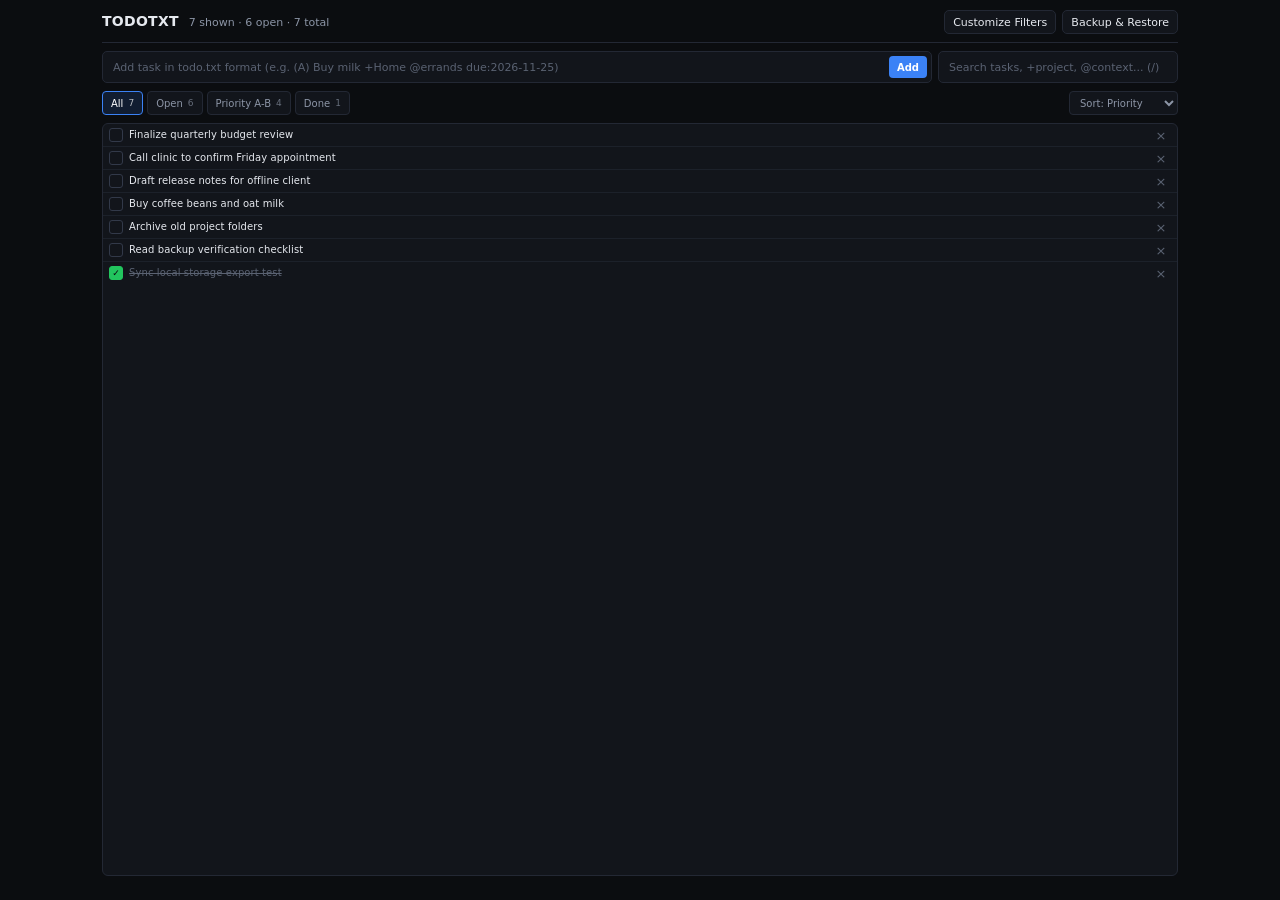
==== TODOTXT.html @ 0ae3244d "feat: initialize TODOTXT application Setup initial project structure, including React, TypeScript, T" ====
<!DOCTYPE html>
<html lang="en">
<head>
  <meta charset="UTF-8" />
  <meta name="viewport" content="width=device-width, initial-scale=1.0, maximum-scale=5.0" />
  <title>TODOTXT — Compact Offline Task Manager</title>
  <style>
    :root {
      --bg-canvas: #0b0d10;
      --bg-surface: #12151b;
      --bg-elevated: #181c24;
      --bg-hover: #1d222c;
      --border-subtle: #232834;
      --border-strong: #323949;
      --text-primary: #e6e9ef;
      --text-secondary: #8c95a6;
      --text-muted: #5a6272;
      --accent: #3b82f6;
      --accent-hover: #2563eb;
      --accent-soft: rgba(59, 130, 246, 0.14);
      --danger: #ef4444;
      --danger-soft: rgba(239, 68, 68, 0.14);
      --success: #22c55e;
      --amber: #f59e0b;
      --violet: #a855f7;
      --rose: #f43f5e;
      --sky: #0ea5e9;
      --font-sans: ui-sans-serif, system-ui, -apple-system, BlinkMacSystemFont, "Segoe UI", Roboto, "Helvetica Neue", Arial, sans-serif;
      --font-mono: ui-monospace, SFMono-Regular, Menlo, Monaco, Consolas, "Liberation Mono", "Courier New", monospace;
    }

    *, *::before, *::after {
      box-sizing: border-box;
      margin: 0;
      padding: 0;
    }

    html, body {
      height: 100%;
      background-color: var(--bg-canvas);
      color: var(--text-primary);
      font-family: var(--font-sans);
      -webkit-font-smoothing: antialiased;
      -moz-osx-font-smoothing: grayscale;
      line-height: 1.4;
    }

    button, input, textarea, select {
      font-family: inherit;
      color: inherit;
    }

    button {
      cursor: pointer;
      background: none;
      border: none;
    }

    button:focus-visible,
    input:focus-visible,
    textarea:focus-visible,
    select:focus-visible {
      outline: 2px solid var(--accent);
      outline-offset: 1px;
    }

    .app-shell {
      max-width: 1100px;
      margin: 0 auto;
      min-height: 100%;
      display: flex;
      flex-direction: column;
      padding: 10px 12px 24px;
      gap: 8px;
    }

    /* Top Header */
    .topbar {
      display: flex;
      align-items: center;
      justify-content: space-between;
      gap: 12px;
      padding-bottom: 8px;
      border-bottom: 1px solid var(--border-subtle);
      flex-wrap: wrap;
    }

    .brand-group {
      display: flex;
      align-items: baseline;
      gap: 10px;
      min-width: 0;
    }

    .brand-title {
      font-size: 14px;
      font-weight: 700;
      letter-spacing: 0.02em;
      color: var(--text-primary);
      white-space: nowrap;
    }

    .task-summary {
      font-size: 11px;
      color: var(--text-secondary);
      font-variant-numeric: tabular-nums;
      white-space: nowrap;
    }

    .topbar-actions {
      display: flex;
      align-items: center;
      gap: 6px;
      flex-shrink: 0;
    }

    .btn {
      display: inline-flex;
      align-items: center;
      justify-content: center;
      gap: 5px;
      height: 28px;
      padding: 0 10px;
      font-size: 11px;
      font-weight: 500;
      border-radius: 5px;
      border: 1px solid var(--border-subtle);
      background-color: var(--bg-surface);
      color: var(--text-primary);
      white-space: nowrap;
      transition: background-color 0.15s ease, border-color 0.15s ease, color 0.15s ease;
    }

    .btn:hover {
      background-color: var(--bg-hover);
      border-color: var(--border-strong);
    }

    .btn-primary {
      background-color: var(--accent);
      border-color: var(--accent);
      color: #ffffff;
    }

    .btn-primary:hover {
      background-color: var(--accent-hover);
      border-color: var(--accent-hover);
    }

    .btn-danger {
      color: #fca5a5;
      border-color: rgba(239, 68, 68, 0.35);
      background-color: rgba(239, 68, 68, 0.08);
    }

    .btn-danger:hover {
      background-color: rgba(239, 68, 68, 0.18);
      border-color: rgba(239, 68, 68, 0.55);
    }

    .btn-sm {
      height: 24px;
      padding: 0 8px;
      font-size: 11px;
    }

    .btn-icon {
      width: 24px;
      height: 24px;
      padding: 0;
    }

    /* Controls Bar: Add + Search */
    .controls-grid {
      display: grid;
      grid-template-columns: 1fr 240px;
      gap: 6px;
    }

    @media (max-width: 680px) {
      .controls-grid {
        grid-template-columns: 1fr;
      }
    }

    .input-wrap {
      position: relative;
      display: flex;
      align-items: center;
      background-color: var(--bg-surface);
      border: 1px solid var(--border-subtle);
      border-radius: 5px;
      transition: border-color 0.15s ease;
    }

    .input-wrap:focus-within {
      border-color: var(--accent);
    }

    .text-input {
      width: 100%;
      height: 30px;
      padding: 0 10px;
      background: transparent;
      border: none;
      font-size: 11px;
      color: var(--text-primary);
      outline: none;
    }

    .text-input::placeholder {
      color: var(--text-muted);
    }

    .input-action-btn {
      height: 22px;
      padding: 0 8px;
      margin-right: 4px;
      border-radius: 4px;
      font-size: 10px;
      font-weight: 600;
      background-color: var(--accent);
      color: #fff;
      white-space: nowrap;
      flex-shrink: 0;
    }

    .input-action-btn:hover {
      background-color: var(--accent-hover);
    }

    .clear-search-btn {
      height: 20px;
      width: 20px;
      margin-right: 4px;
      border-radius: 3px;
      font-size: 12px;
      color: var(--text-secondary);
      display: none;
      align-items: center;
      justify-content: center;
      flex-shrink: 0;
    }

    .clear-search-btn.visible {
      display: inline-flex;
    }

    .clear-search-btn:hover {
      background-color: var(--bg-hover);
      color: var(--text-primary);
    }

    /* Filter Bar */
    .filter-toolbar {
      display: flex;
      align-items: center;
      justify-content: space-between;
      gap: 8px;
      flex-wrap: wrap;
    }

    .filter-buttons-scroll {
      display: flex;
      align-items: center;
      gap: 4px;
      flex-wrap: wrap;
      flex: 1;
      min-width: 0;
    }

    .filter-btn {
      display: inline-flex;
      align-items: center;
      gap: 5px;
      height: 24px;
      padding: 0 8px;
      font-size: 10px;
      font-weight: 500;
      border-radius: 4px;
      border: 1px solid var(--border-subtle);
      background-color: var(--bg-surface);
      color: var(--text-secondary);
      white-space: nowrap;
      transition: all 0.15s ease;
    }

    .filter-btn:hover {
      background-color: var(--bg-hover);
      color: var(--text-primary);
      border-color: var(--border-strong);
    }

    .filter-btn.active {
      background-color: var(--accent-soft);
      border-color: var(--accent);
      color: #ffffff;
    }

    .filter-btn[data-color="amber"].active {
      background-color: rgba(245, 158, 11, 0.16);
      border-color: var(--amber);
    }

    .filter-btn[data-color="emerald"].active {
      background-color: rgba(34, 197, 94, 0.16);
      border-color: var(--success);
    }

    .filter-btn[data-color="rose"].active {
      background-color: rgba(244, 63, 94, 0.16);
      border-color: var(--rose);
    }

    .filter-btn[data-color="violet"].active {
      background-color: rgba(168, 85, 247, 0.16);
      border-color: var(--violet);
    }

    .filter-btn[data-color="sky"].active {
      background-color: rgba(14, 165, 233, 0.16);
      border-color: var(--sky);
    }

    .filter-count {
      font-variant-numeric: tabular-nums;
      opacity: 0.7;
      font-size: 9px;
    }

    .filter-tools {
      display: flex;
      align-items: center;
      gap: 4px;
      flex-shrink: 0;
    }

    .select-compact {
      height: 24px;
      padding: 0 6px;
      font-size: 10px;
      background-color: var(--bg-surface);
      border: 1px solid var(--border-subtle);
      border-radius: 4px;
      color: var(--text-secondary);
      cursor: pointer;
    }

    /* Ultra-Compact Task List (10px font-size) */
    .task-list-container {
      background-color: var(--bg-surface);
      border: 1px solid var(--border-subtle);
      border-radius: 6px;
      overflow: hidden;
      flex: 1;
    }

    .task-list {
      list-style: none;
    }

    .task-row {
      display: flex;
      align-items: center;
      gap: 6px;
      padding: 2px 6px;
      min-height: 22px;
      border-bottom: 1px solid rgba(35, 40, 52, 0.65);
      transition: background-color 0.1s ease;
    }

    .task-row:last-child {
      border-bottom: none;
    }

    .task-row:hover {
      background-color: var(--bg-hover);
    }

    .task-check-btn {
      width: 14px;
      height: 14px;
      border-radius: 3px;
      border: 1px solid var(--border-strong);
      background-color: transparent;
      display: inline-flex;
      align-items: center;
      justify-content: center;
      flex-shrink: 0;
      color: transparent;
      font-size: 9px;
      line-height: 1;
      transition: all 0.12s ease;
    }

    .task-check-btn:hover {
      border-color: var(--accent);
    }

    .task-row.completed .task-check-btn {
      background-color: var(--success);
      border-color: var(--success);
      color: #0b0d10;
      font-weight: 700;
    }

    .task-content {
      flex: 1;
      min-width: 0;
      font-size: 10px;
      line-height: 1.35;
      letter-spacing: 0.01em;
      color: var(--text-primary);
      cursor: text;
      word-break: break-word;
      padding: 2px 0;
      text-align: left;
    }

    .task-row.completed .task-content {
      color: var(--text-muted);
      text-decoration: line-through;
    }

    .task-edit-input {
      flex: 1;
      min-width: 0;
      height: 20px;
      padding: 0 5px;
      font-size: 10px;
      font-family: var(--font-mono);
      background-color: var(--bg-canvas);
      border: 1px solid var(--accent);
      border-radius: 3px;
      color: var(--text-primary);
      outline: none;
    }

    .task-remove-btn {
      width: 20px;
      height: 18px;
      border-radius: 3px;
      display: inline-flex;
      align-items: center;
      justify-content: center;
      color: var(--text-muted);
      font-size: 13px;
      line-height: 1;
      flex-shrink: 0;
      transition: background-color 0.12s ease, color 0.12s ease;
    }

    .task-remove-btn:hover {
      background-color: var(--danger-soft);
      color: #fca5a5;
    }

    /* Touch friendliness on coarse pointers while maintaining compact 10px text */
    @media (pointer: coarse) {
      .task-row {
        min-height: 28px;
        padding: 3px 6px;
      }
      .task-check-btn {
        width: 18px;
        height: 18px;
      }
      .task-remove-btn {
        width: 26px;
        height: 24px;
        font-size: 15px;
      }
    }

    .empty-state {
      padding: 28px 16px;
      text-align: center;
      color: var(--text-secondary);
      font-size: 11px;
    }

    .empty-state p {
      margin-bottom: 10px;
    }

    /* Modals */
    .modal-backdrop {
      position: fixed;
      inset: 0;
      background-color: rgba(5, 7, 10, 0.76);
      display: none;
      align-items: center;
      justify-content: center;
      padding: 16px;
      z-index: 50;
    }

    .modal-backdrop.open {
      display: flex;
    }

    .modal {
      width: 100%;
      max-width: 520px;
      max-height: 88vh;
      overflow-y: auto;
      background-color: var(--bg-surface);
      border: 1px solid var(--border-strong);
      border-radius: 8px;
      padding: 16px;
      display: flex;
      flex-direction: column;
      gap: 14px;
    }

    .modal-header {
      display: flex;
      align-items: center;
      justify-content: space-between;
      gap: 12px;
      padding-bottom: 10px;
      border-bottom: 1px solid var(--border-subtle);
    }

    .modal-title {
      font-size: 13px;
      font-weight: 600;
    }

    .modal-section {
      display: flex;
      flex-direction: column;
      gap: 8px;
    }

    .modal-label {
      font-size: 11px;
      font-weight: 500;
      color: var(--text-secondary);
    }

    .modal-help {
      font-size: 10px;
      color: var(--text-muted);
      line-height: 1.4;
    }

    .form-row {
      display: grid;
      grid-template-columns: 1fr 1fr;
      gap: 8px;
    }

    @media (max-width: 500px) {
      .form-row {
        grid-template-columns: 1fr;
      }
    }

    .field-input, .field-select, .field-textarea {
      width: 100%;
      background-color: var(--bg-canvas);
      border: 1px solid var(--border-subtle);
      border-radius: 5px;
      padding: 6px 8px;
      font-size: 11px;
      color: var(--text-primary);
    }

    .field-textarea {
      min-height: 96px;
      font-family: var(--font-mono);
      font-size: 10px;
      resize: vertical;
    }

    .custom-filter-list {
      display: flex;
      flex-direction: column;
      gap: 5px;
    }

    .custom-filter-item {
      display: flex;
      align-items: center;
      justify-content: space-between;
      gap: 8px;
      padding: 6px 8px;
      background-color: var(--bg-canvas);
      border: 1px solid var(--border-subtle);
      border-radius: 5px;
    }

    .custom-filter-meta {
      min-width: 0;
      flex: 1;
    }

    .custom-filter-name {
      font-size: 11px;
      font-weight: 600;
      color: var(--text-primary);
      display: flex;
      align-items: center;
      gap: 6px;
    }

    .custom-filter-query {
      font-size: 10px;
      font-family: var(--font-mono);
      color: var(--text-muted);
      overflow: hidden;
      text-overflow: ellipsis;
      white-space: nowrap;
    }

    .custom-filter-actions {
      display: flex;
      align-items: center;
      gap: 4px;
      flex-shrink: 0;
    }

    .backup-actions-grid {
      display: grid;
      grid-template-columns: repeat(3, 1fr);
      gap: 6px;
    }

    @media (max-width: 480px) {
      .backup-actions-grid {
        grid-template-columns: 1fr;
      }
    }

    .divider {
      height: 1px;
      background-color: var(--border-subtle);
    }

    /* Toast Notification */
    .toast {
      position: fixed;
      bottom: 14px;
      right: 14px;
      background-color: var(--bg-elevated);
      border: 1px solid var(--border-strong);
      border-radius: 6px;
      padding: 7px 10px;
      font-size: 11px;
      color: var(--text-primary);
      display: none;
      align-items: center;
      gap: 10px;
      z-index: 100;
      box-shadow: 0 8px 24px rgba(0, 0, 0, 0.45);
    }

    .toast.visible {
      display: flex;
    }

    .toast-undo {
      color: var(--accent);
      font-weight: 600;
      font-size: 11px;
    }

    .toast-undo:hover {
      text-decoration: underline;
    }

    .hidden-file-input {
      display: none;
    }
  </style>
</head>
<body>
  <div class="app-shell">
    <!-- Top Bar -->
    <header class="topbar">
      <div class="brand-group">
        <h1 class="brand-title">TODOTXT</h1>
        <span class="task-summary" id="taskSummary">0 tasks</span>
      </div>
      <div class="topbar-actions">
        <button type="button" class="btn btn-sm" id="openFiltersBtn" title="Customize filter buttons">Customize Filters</button>
        <button type="button" class="btn btn-sm" id="openBackupBtn" title="Export or restore local backup">Backup &amp; Restore</button>
      </div>
    </header>

    <!-- Add & Search Inputs -->
    <div class="controls-grid">
      <form class="input-wrap" id="addForm">
        <input
          type="text"
          id="addInput"
          class="text-input"
          placeholder="Add task in todo.txt format (e.g. (A) Buy milk +Home @errands due:2026-11-25)"
          autocomplete="off"
          aria-label="New task in todo.txt format"
        />
        <button type="submit" class="input-action-btn">Add</button>
      </form>

      <div class="input-wrap">
        <input
          type="text"
          id="searchInput"
          class="text-input"
          placeholder="Search tasks, +project, @context... (/)"
          autocomplete="off"
          aria-label="Search tasks"
        />
        <button type="button" id="clearSearchBtn" class="clear-search-btn" aria-label="Clear search">&times;</button>
      </div>
    </div>

    <!-- Filter Buttons & Sort -->
    <div class="filter-toolbar">
      <div class="filter-buttons-scroll" id="filterButtonsContainer" role="tablist" aria-label="Task filters"></div>
      <div class="filter-tools">
        <select id="sortSelect" class="select-compact" aria-label="Sort tasks">
          <option value="priority">Sort: Priority</option>
          <option value="added">Sort: Order</option>
          <option value="alpha">Sort: A-Z</option>
          <option value="due">Sort: Due Date</option>
        </select>
      </div>
    </div>

    <!-- Compact Task List (10px font-size, content-only) -->
    <main class="task-list-container">
      <ul class="task-list" id="taskList" aria-label="Tasks"></ul>
      <div class="empty-state" id="emptyState" style="display: none;">
        <p id="emptyMessage">No tasks match the current view.</p>
        <button type="button" class="btn btn-sm" id="resetFilterBtn">Show All Tasks</button>
      </div>
    </main>
  </div>

  <!-- Customize Filters Modal -->
  <div class="modal-backdrop" id="filtersModal" role="dialog" aria-modal="true" aria-labelledby="filtersModalTitle">
    <div class="modal">
      <div class="modal-header">
        <h2 class="modal-title" id="filtersModalTitle">Customize Filter Buttons</h2>
        <button type="button" class="btn btn-sm btn-icon" id="closeFiltersBtn" aria-label="Close">&times;</button>
      </div>

      <form class="modal-section" id="newFilterForm">
        <div class="modal-label" id="filterFormHeading">Add Custom Filter Button</div>
        <div class="form-row">
          <input type="text" id="filterLabelInput" class="field-input" placeholder="Button label (e.g. Work)" maxlength="24" required />
          <input type="text" id="filterQueryInput" class="field-input" placeholder="Rule (e.g. +Work is:open)" required />
        </div>
        <div class="form-row">
          <select id="filterColorSelect" class="field-select" aria-label="Button accent color">
            <option value="blue">Accent: Blue</option>
            <option value="amber">Accent: Amber</option>
            <option value="emerald">Accent: Green</option>
            <option value="rose">Accent: Rose</option>
            <option value="violet">Accent: Violet</option>
            <option value="sky">Accent: Sky</option>
          </select>
          <div style="display:flex; gap:6px; justify-content:flex-end;">
            <button type="button" class="btn btn-sm" id="cancelFilterEditBtn" style="display:none;">Cancel</button>
            <button type="submit" class="btn btn-sm btn-primary" id="saveFilterBtn">Add Button</button>
          </div>
        </div>
        <p class="modal-help">
          Query syntax: combine tokens with spaces (AND) or <code>OR</code>. Supports <code>+project</code>, <code>@context</code>, <code>(A)</code> or <code>(A-B)</code>, <code>is:open</code>, <code>is:done</code>, <code>due:today</code>, <code>due:overdue</code>, negation with <code>-</code> (e.g. <code>-@waiting</code>), or plain text.
        </p>
      </form>

      <div class="divider"></div>

      <div class="modal-section">
        <div style="display:flex; align-items:center; justify-content:space-between;">
          <span class="modal-label">Active Filter Buttons</span>
          <button type="button" class="btn btn-sm" id="resetDefaultFiltersBtn">Reset Defaults</button>
        </div>
        <div class="custom-filter-list" id="customFilterList"></div>
      </div>
    </div>
  </div>

  <!-- Backup & Restore Modal -->
  <div class="modal-backdrop" id="backupModal" role="dialog" aria-modal="true" aria-labelledby="backupModalTitle">
    <div class="modal">
      <div class="modal-header">
        <h2 class="modal-title" id="backupModalTitle">Local Backup &amp; Restore</h2>
        <button type="button" class="btn btn-sm btn-icon" id="closeBackupBtn" aria-label="Close">&times;</button>
      </div>

      <div class="modal-section">
        <div class="modal-label">Export Data</div>
        <div class="backup-actions-grid">
          <button type="button" class="btn btn-sm" id="exportTxtBtn">Export todo.txt</button>
          <button type="button" class="btn btn-sm" id="exportJsonBtn">Export Full JSON</button>
          <button type="button" class="btn btn-sm" id="copyRawBtn">Copy todo.txt</button>
        </div>
        <p class="modal-help">
          <code>todo.txt</code> exports standard plain-text lines compatible with any todo.txt app. Full JSON includes tasks and custom filter buttons.
        </p>
      </div>

      <div class="divider"></div>

      <div class="modal-section">
        <div class="modal-label">Restore / Import</div>
        <div style="display:flex; gap:6px; flex-wrap:wrap;">
          <button type="button" class="btn btn-sm" id="pickFileBtn">Import .txt or .json File</button>
          <input type="file" id="importFileInput" class="hidden-file-input" accept=".txt,.json,text/plain,application/json" />
          <select id="importModeSelect" class="select-compact" aria-label="Import mode">
            <option value="merge">Mode: Merge unique</option>
            <option value="replace">Mode: Replace all</option>
          </select>
        </div>
        <textarea id="pasteImportTextarea" class="field-textarea" placeholder="Or paste raw todo.txt lines here (one task per line)..."></textarea>
        <div style="display:flex; justify-content:space-between; align-items:center; gap:8px;">
          <button type="button" class="btn btn-sm btn-danger" id="clearCompletedBtn">Purge Completed</button>
          <button type="button" class="btn btn-sm btn-primary" id="applyPasteImportBtn">Import Pasted Lines</button>
        </div>
      </div>
    </div>
  </div>

  <!-- Undo Toast -->
  <div class="toast" id="toast" role="status" aria-live="polite">
    <span id="toastMessage"></span>
    <button type="button" class="toast-undo" id="toastUndoBtn" style="display:none;">Undo</button>
  </div>

  <script>
    (function () {
      'use strict';

      var STORAGE_KEYS = {
        TASKS: 'todotxt_offline_tasks_v1',
        FILTERS: 'todotxt_offline_filters_v1',
        SETTINGS: 'todotxt_offline_settings_v1',
        INIT: 'todotxt_offline_init_v1'
      };

      var DEFAULT_FILTERS = [
        { id: 'f_all', label: 'All', query: '', color: 'blue', visible: true },
        { id: 'f_open', label: 'Open', query: 'is:open', color: 'sky', visible: true },
        { id: 'f_high', label: 'Priority A-B', query: '(A-B) is:open', color: 'amber', visible: true },
        { id: 'f_done', label: 'Done', query: 'is:done', color: 'emerald', visible: true }
      ];

      var SAMPLE_TASKS = [
        '(A) 2026-11-22 Finalize quarterly budget review +Finance @office due:2026-11-24',
        '(A) 2026-11-22 Call clinic to confirm Friday appointment +Health @phone',
        '(B) 2026-11-21 Draft release notes for offline client +Work @laptop',
        '(B) 2026-11-20 Buy coffee beans and oat milk +Home @errands',
        '(C) 2026-11-19 Archive old project folders +Maintenance @computer',
        '2026-11-18 Read backup verification checklist +Ops @reading',
        'x 2026-11-22 2026-11-17 Sync local storage export test +Work @laptop'
      ];

      var state = {
        tasks: [],
        filters: [],
        activeFilterId: 'f_all',
        searchQuery: '',
        sortBy: 'priority',
        editingTaskId: null,
        editingFilterId: null,
        undoSnapshot: null
      };

      var toastTimer = null;

      function todayISO() {
        var d = new Date();
        var y = d.getFullYear();
        var m = String(d.getMonth() + 1).padStart(2, '0');
        var day = String(d.getDate()).padStart(2, '0');
        return y + '-' + m + '-' + day;
      }

      function uid() {
        return 't_' + Date.now().toString(36) + '_' + Math.random().toString(36).slice(2, 7);
      }

      function parseTodoLine(raw) {
        var text = String(raw || '').trim();
        var remaining = text;
        var completed = false;
        var completionDate = null;
        var priority = null;
        var creationDate = null;

        if (/^x(\s|$)/.test(remaining)) {
          completed = true;
          remaining = remaining.slice(1).trim();
          var compDateMatch = remaining.match(/^(\d{4}-\d{2}-\d{2})(?:\s+|$)/);
          if (compDateMatch) {
            completionDate = compDateMatch[1];
            remaining = remaining.slice(compDateMatch[0].length).trim();
          }
        }

        var priMatch = remaining.match(/^\(([A-Z])\)\s+/);
        if (priMatch) {
          priority = priMatch[1];
          remaining = remaining.slice(priMatch[0].length).trim();
        }

        var createMatch = remaining.match(/^(\d{4}-\d{2}-\d{2})(?:\s+|$)/);
        if (createMatch) {
          creationDate = createMatch[1];
          remaining = remaining.slice(createMatch[0].length).trim();
        }

        // Extract projects (+tag), contexts (@tag), and key:value metadata
        var projects = [];
        var contexts = [];
        var meta = {};
        var contentParts = [];
        var tokens = remaining ? remaining.split(/\s+/) : [];

        for (var i = 0; i < tokens.length; i++) {
          var tok = tokens[i];
          if (/^\+\S+/.test(tok)) {
            projects.push(tok.slice(1));
          } else if (/^@\S+/.test(tok)) {
            contexts.push(tok.slice(1));
          } else if (/^[a-zA-Z][a-zA-Z0-9_-]*:[^\s]+$/.test(tok) && !/^https?:\/\//i.test(tok)) {
            var colonIdx = tok.indexOf(':');
            var k = tok.slice(0, colonIdx).toLowerCase();
            var v = tok.slice(colonIdx + 1);
            meta[k] = v;
          } else {
            contentParts.push(tok);
          }
        }

        var content = contentParts.join(' ').trim();
        if (!content) {
          content = remaining || text;
        }

        return {
          raw: text,
          completed: completed,
          completionDate: completionDate,
          priority: priority,
          creationDate: creationDate,
          projects: projects,
          contexts: contexts,
          meta: meta,
          due: meta.due || null,
          content: content
        };
      }

      function toggleRawCompletion(raw) {
        var trimmed = String(raw || '').trim();
        var today = todayISO();
        if (/^x(\s|$)/.test(trimmed)) {
          var rest = trimmed.slice(1).trim();
          rest = rest.replace(/^\d{4}-\d{2}-\d{2}\s*/, '').trim();
          return rest;
        } else {
          return 'x ' + today + ' ' + trimmed;
        }
      }

      function matchesSingleTerm(parsed, term) {
        if (!term) return true;
        var negate = false;
        if (term.charAt(0) === '-' && term.length > 1) {
          negate = true;
          term = term.slice(1);
        }

        var lower = term.toLowerCase();
        var result = false;

        if (lower === 'is:open' || lower === 'is:active') {
          result = !parsed.completed;
        } else if (lower === 'is:done' || lower === 'is:completed') {
          result = parsed.completed;
        } else if (/^\(([A-Z])\)$/i.test(term)) {
          var targetP = term.slice(1, 2).toUpperCase();
          result = parsed.priority === targetP;
        } else if (/^\(([A-Z])-([A-Z])\)$/i.test(term)) {
          var m = term.match(/^\(([A-Z])-([A-Z])\)$/i);
          var startC = m[1].toUpperCase().charCodeAt(0);
          var endC = m[2].toUpperCase().charCodeAt(0);
          var pCode = parsed.priority ? parsed.priority.charCodeAt(0) : -1;
          result = pCode >= Math.min(startC, endC) && pCode <= Math.max(startC, endC);
        } else if (lower.indexOf('priority:') === 0) {
          var pVal = lower.slice(9).toUpperCase();
          result = parsed.priority === pVal;
        } else if (lower === 'due:today') {
          result = parsed.due === todayISO();
        } else if (lower === 'due:overdue') {
          result = Boolean(parsed.due && !parsed.completed && parsed.due < todayISO());
        } else if (lower === 'has:due') {
          result = Boolean(parsed.due);
        } else if (term.charAt(0) === '+') {
          var proj = term.slice(1).toLowerCase();
          result = parsed.projects.some(function (p) { return p.toLowerCase() === proj || p.toLowerCase().indexOf(proj) !== -1; });
        } else if (term.charAt(0) === '@') {
          var ctx = term.slice(1).toLowerCase();
          result = parsed.contexts.some(function (c) { return c.toLowerCase() === ctx || c.toLowerCase().indexOf(ctx) !== -1; });
        } else {
          result = parsed.raw.toLowerCase().indexOf(lower) !== -1;
        }

        return negate ? !result : result;
      }

      function matchesQuery(parsed, query) {
        var q = String(query || '').trim();
        if (!q) return true;
        var orGroups = q.split(/\s+OR\s+/);
        for (var i = 0; i < orGroups.length; i++) {
          var terms = orGroups[i].trim().split(/\s+/);
          var allMatch = true;
          for (var j = 0; j < terms.length; j++) {
            if (!matchesSingleTerm(parsed, terms[j])) {
              allMatch = false;
              break;
            }
          }
          if (allMatch) return true;
        }
        return false;
      }

      function saveState() {
        try {
          localStorage.setItem(STORAGE_KEYS.TASKS, JSON.stringify(state.tasks));
          localStorage.setItem(STORAGE_KEYS.FILTERS, JSON.stringify(state.filters));
          localStorage.setItem(STORAGE_KEYS.SETTINGS, JSON.stringify({
            activeFilterId: state.activeFilterId,
            sortBy: state.sortBy
          }));
          localStorage.setItem(STORAGE_KEYS.INIT, '1');
        } catch (err) {
          showToast('Storage warning: could not persist locally.');
        }
      }

      function loadState() {
        try {
          var isInit = localStorage.getItem(STORAGE_KEYS.INIT);
          var rawTasks = localStorage.getItem(STORAGE_KEYS.TASKS);
          var rawFilters = localStorage.getItem(STORAGE_KEYS.FILTERS);
          var rawSettings = localStorage.getItem(STORAGE_KEYS.SETTINGS);

          if (!isInit && !rawTasks) {
            state.tasks = SAMPLE_TASKS.map(function (line) {
              return { id: uid(), raw: line };
            });
            state.filters = DEFAULT_FILTERS.map(function (f) { return Object.assign({}, f); });
            saveState();
            return;
          }

          if (rawTasks) {
            var parsedTasks = JSON.parse(rawTasks);
            if (Array.isArray(parsedTasks)) {
              state.tasks = parsedTasks.filter(function (t) { return t && typeof t.raw === 'string'; });
            }
          }

          if (rawFilters) {
            var parsedFilters = JSON.parse(rawFilters);
            if (Array.isArray(parsedFilters) && parsedFilters.length > 0) {
              state.filters = parsedFilters;
            } else {
              state.filters = DEFAULT_FILTERS.map(function (f) { return Object.assign({}, f); });
            }
          } else {
            state.filters = DEFAULT_FILTERS.map(function (f) { return Object.assign({}, f); });
          }

          if (rawSettings) {
            var s = JSON.parse(rawSettings);
            if (s.activeFilterId) state.activeFilterId = s.activeFilterId;
            if (s.sortBy) state.sortBy = s.sortBy;
          }
        } catch (err) {
          state.tasks = [];
          state.filters = DEFAULT_FILTERS.map(function (f) { return Object.assign({}, f); });
        }
      }

      function getFilteredAndSortedTasks() {
        var activeFilter = state.filters.find(function (f) { return f.id === state.activeFilterId; });
        var filterQuery = activeFilter ? activeFilter.query : '';
        var search = state.searchQuery.trim().toLowerCase();

        var enriched = [];
        for (var i = 0; i < state.tasks.length; i++) {
          var task = state.tasks[i];
          var parsed = parseTodoLine(task.raw);
          if (!matchesQuery(parsed, filterQuery)) continue;
          if (search && parsed.raw.toLowerCase().indexOf(search) === -1) continue;
          enriched.push({ task: task, parsed: parsed, index: i });
        }

        enriched.sort(function (a, b) {
          if (state.sortBy === 'priority') {
            if (a.parsed.completed !== b.parsed.completed) {
              return a.parsed.completed ? 1 : -1;
            }
            var pa = a.parsed.priority || 'ZZ';
            var pb = b.parsed.priority || 'ZZ';
            if (pa !== pb) return pa < pb ? -1 : 1;
            return a.index - b.index;
          }
          if (state.sortBy === 'alpha') {
            return a.parsed.content.localeCompare(b.parsed.content);
          }
          if (state.sortBy === 'due') {
            if (a.parsed.completed !== b.parsed.completed) {
              return a.parsed.completed ? 1 : -1;
            }
            var da = a.parsed.due || '9999-99-99';
            var db = b.parsed.due || '9999-99-99';
            if (da !== db) return da < db ? -1 : 1;
            return a.index - b.index;
          }
          return a.index - b.index;
        });

        return enriched;
      }

      function countForFilter(query) {
        var count = 0;
        for (var i = 0; i < state.tasks.length; i++) {
          var parsed = parseTodoLine(state.tasks[i].raw);
          if (matchesQuery(parsed, query)) count++;
        }
        return count;
      }

      function renderFilterButtons() {
        var container = document.getElementById('filterButtonsContainer');
        container.innerHTML = '';

        var visibleFilters = state.filters.filter(function (f) { return f.visible !== false; });
        if (!visibleFilters.some(function (f) { return f.id === state.activeFilterId; }) && visibleFilters.length > 0) {
          state.activeFilterId = visibleFilters[0].id;
        }

        visibleFilters.forEach(function (f) {
          var btn = document.createElement('button');
          btn.type = 'button';
          btn.className = 'filter-btn' + (f.id === state.activeFilterId ? ' active' : '');
          btn.setAttribute('role', 'tab');
          btn.setAttribute('aria-selected', f.id === state.activeFilterId ? 'true' : 'false');
          btn.dataset.color = f.color || 'blue';
          btn.title = f.query ? 'Rule: ' + f.query : 'Show all tasks';

          var labelSpan = document.createElement('span');
          labelSpan.textContent = f.label;

          var countSpan = document.createElement('span');
          countSpan.className = 'filter-count';
          countSpan.textContent = String(countForFilter(f.query));

          btn.appendChild(labelSpan);
          btn.appendChild(countSpan);

          btn.addEventListener('click', function () {
            state.activeFilterId = f.id;
            saveState();
            render();
          });

          container.appendChild(btn);
        });
      }

      function renderTasks() {
        var listEl = document.getElementById('taskList');
        var emptyEl = document.getElementById('emptyState');
        var summaryEl = document.getElementById('taskSummary');

        var total = state.tasks.length;
        var openCount = state.tasks.filter(function (t) { return !parseTodoLine(t.raw).completed; }).length;
        var items = getFilteredAndSortedTasks();

        summaryEl.textContent = items.length + ' shown · ' + openCount + ' open · ' + total + ' total';
        listEl.innerHTML = '';

        if (items.length === 0) {
          emptyEl.style.display = 'block';
          document.getElementById('emptyMessage').textContent = total === 0
            ? 'No tasks yet. Add one above in todo.txt format.'
            : 'No tasks match this filter or search.';
          return;
        }

        emptyEl.style.display = 'none';

        items.forEach(function (entry) {
          var task = entry.task;
          var parsed = entry.parsed;

          var li = document.createElement('li');
          li.className = 'task-row' + (parsed.completed ? ' completed' : '');

          var checkBtn = document.createElement('button');
          checkBtn.type = 'button';
          checkBtn.className = 'task-check-btn';
          checkBtn.setAttribute('aria-label', parsed.completed ? 'Mark incomplete' : 'Mark complete');
          checkBtn.innerHTML = parsed.completed ? '&#10003;' : '';
          checkBtn.addEventListener('click', function () {
            task.raw = toggleRawCompletion(task.raw);
            saveState();
            render();
          });

          li.appendChild(checkBtn);

          if (state.editingTaskId === task.id) {
            var editInput = document.createElement('input');
            editInput.type = 'text';
            editInput.className = 'task-edit-input';
            editInput.value = task.raw;
            editInput.setAttribute('aria-label', 'Edit raw todo.txt line');

            var committed = false;
            function commitEdit() {
              if (committed) return;
              committed = true;
              var val = editInput.value.trim();
              if (val) {
                task.raw = val;
                saveState();
              }
              state.editingTaskId = null;
              render();
            }

            editInput.addEventListener('keydown', function (e) {
              if (e.key === 'Enter') {
                e.preventDefault();
                commitEdit();
              } else if (e.key === 'Escape') {
                committed = true;
                state.editingTaskId = null;
                render();
              }
            });

            editInput.addEventListener('blur', commitEdit);
            li.appendChild(editInput);

            setTimeout(function () {
              editInput.focus();
              editInput.setSelectionRange(editInput.value.length, editInput.value.length);
            }, 0);
          } else {
            var contentBtn = document.createElement('button');
            contentBtn.type = 'button';
            contentBtn.className = 'task-content';
            contentBtn.textContent = parsed.content;
            contentBtn.title = 'Click to edit task';
            contentBtn.addEventListener('click', function () {
              state.editingTaskId = task.id;
              renderTasks();
            });
            li.appendChild(contentBtn);
          }

          var removeBtn = document.createElement('button');
          removeBtn.type = 'button';
          removeBtn.className = 'task-remove-btn';
          removeBtn.setAttribute('aria-label', 'Remove task');
          removeBtn.innerHTML = '&times;';
          removeBtn.addEventListener('click', function () {
            removeTaskSingleTap(task.id);
          });

          li.appendChild(removeBtn);
          listEl.appendChild(li);
        });
      }

      function removeTaskSingleTap(taskId) {
        var idx = state.tasks.findIndex(function (t) { return t.id === taskId; });
        if (idx === -1) return;
        state.undoSnapshot = state.tasks.slice();
        state.tasks.splice(idx, 1);
        if (state.editingTaskId === taskId) state.editingTaskId = null;
        saveState();
        render();
        showToast('Task removed', true);
      }

      function showToast(msg, allowUndo) {
        var toast = document.getElementById('toast');
        var toastMsg = document.getElementById('toastMessage');
        var undoBtn = document.getElementById('toastUndoBtn');

        toastMsg.textContent = msg;
        undoBtn.style.display = allowUndo ? 'inline' : 'none';
        toast.classList.add('visible');

        if (toastTimer) clearTimeout(toastTimer);
        toastTimer = setTimeout(function () {
          toast.classList.remove('visible');
          state.undoSnapshot = null;
        }, 4000);
      }

      function renderCustomFilterModalList() {
        var container = document.getElementById('customFilterList');
        container.innerHTML = '';

        state.filters.forEach(function (f, index) {
          var row = document.createElement('div');
          row.className = 'custom-filter-item';

          var meta = document.createElement('div');
          meta.className = 'custom-filter-meta';

          var name = document.createElement('div');
          name.className = 'custom-filter-name';
          name.textContent = f.label + (f.visible === false ? ' (Hidden)' : '');

          var query = document.createElement('div');
          query.className = 'custom-filter-query';
          query.textContent = f.query || '(shows all tasks)';

          meta.appendChild(name);
          meta.appendChild(query);

          var actions = document.createElement('div');
          actions.className = 'custom-filter-actions';

          var upBtn = document.createElement('button');
          upBtn.type = 'button';
          upBtn.className = 'btn btn-sm btn-icon';
          upBtn.textContent = '↑';
          upBtn.title = 'Move up';
          upBtn.disabled = index === 0;
          upBtn.addEventListener('click', function () {
            if (index > 0) {
              var tmp = state.filters[index - 1];
              state.filters[index - 1] = state.filters[index];
              state.filters[index] = tmp;
              saveState();
              render();
              renderCustomFilterModalList();
            }
          });

          var visBtn = document.createElement('button');
          visBtn.type = 'button';
          visBtn.className = 'btn btn-sm';
          visBtn.textContent = f.visible === false ? 'Show' : 'Hide';
          visBtn.addEventListener('click', function () {
            f.visible = f.visible === false;
            saveState();
            render();
            renderCustomFilterModalList();
          });

          var editBtn = document.createElement('button');
          editBtn.type = 'button';
          editBtn.className = 'btn btn-sm';
          editBtn.textContent = 'Edit';
          editBtn.addEventListener('click', function () {
            state.editingFilterId = f.id;
            document.getElementById('filterLabelInput').value = f.label;
            document.getElementById('filterQueryInput').value = f.query;
            document.getElementById('filterColorSelect').value = f.color || 'blue';
            document.getElementById('filterFormHeading').textContent = 'Edit Filter Button';
            document.getElementById('saveFilterBtn').textContent = 'Update Button';
            document.getElementById('cancelFilterEditBtn').style.display = 'inline-flex';
          });

          var delBtn = document.createElement('button');
          delBtn.type = 'button';
          delBtn.className = 'btn btn-sm btn-danger';
          delBtn.textContent = 'Delete';
          delBtn.disabled = state.filters.length <= 1;
          delBtn.addEventListener('click', function () {
            state.filters = state.filters.filter(function (item) { return item.id !== f.id; });
            if (state.activeFilterId === f.id && state.filters.length > 0) {
              state.activeFilterId = state.filters[0].id;
            }
            saveState();
            render();
            renderCustomFilterModalList();
          });

          actions.appendChild(upBtn);
          actions.appendChild(visBtn);
          actions.appendChild(editBtn);
          actions.appendChild(delBtn);

          row.appendChild(meta);
          row.appendChild(actions);
          container.appendChild(row);
        });
      }

      function resetFilterForm() {
        state.editingFilterId = null;
        document.getElementById('filterLabelInput').value = '';
        document.getElementById('filterQueryInput').value = '';
        document.getElementById('filterColorSelect').value = 'blue';
        document.getElementById('filterFormHeading').textContent = 'Add Custom Filter Button';
        document.getElementById('saveFilterBtn').textContent = 'Add Button';
        document.getElementById('cancelFilterEditBtn').style.display = 'none';
      }

      function downloadFile(filename, content, mimeType) {
        var blob = new Blob([content], { type: mimeType });
        var url = URL.createObjectURL(blob);
        var a = document.createElement('a');
        a.href = url;
        a.download = filename;
        document.body.appendChild(a);
        a.click();
        document.body.removeChild(a);
        URL.revokeObjectURL(url);
      }

      function importLines(lines, mode) {
        var clean = lines
          .map(function (l) { return String(l).trim(); })
          .filter(function (l) { return l.length > 0; });

        if (clean.length === 0) {
          showToast('No valid task lines found.');
          return;
        }

        if (mode === 'replace') {
          state.tasks = clean.map(function (raw) { return { id: uid(), raw: raw }; });
        } else {
          var existingSet = {};
          state.tasks.forEach(function (t) { existingSet[t.raw] = true; });
          clean.forEach(function (raw) {
            if (!existingSet[raw]) {
              state.tasks.push({ id: uid(), raw: raw });
              existingSet[raw] = true;
            }
          });
        }

        saveState();
        render();
        showToast('Imported ' + clean.length + ' task(s).');
      }

      function render() {
        document.getElementById('sortSelect').value = state.sortBy;
        renderFilterButtons();
        renderTasks();
      }

      function bindEvents() {
        document.getElementById('addForm').addEventListener('submit', function (e) {
          e.preventDefault();
          var input = document.getElementById('addInput');
          var raw = input.value.trim();
          if (!raw) return;
          state.tasks.unshift({ id: uid(), raw: raw });
          input.value = '';
          saveState();
          render();
        });

        var searchInput = document.getElementById('searchInput');
        var clearSearchBtn = document.getElementById('clearSearchBtn');

        searchInput.addEventListener('input', function () {
          state.searchQuery = searchInput.value;
          clearSearchBtn.classList.toggle('visible', state.searchQuery.length > 0);
          renderTasks();
        });

        clearSearchBtn.addEventListener('click', function () {
          state.searchQuery = '';
          searchInput.value = '';
          clearSearchBtn.classList.remove('visible');
          renderTasks();
          searchInput.focus();
        });

        document.getElementById('sortSelect').addEventListener('change', function (e) {
          state.sortBy = e.target.value;
          saveState();
          renderTasks();
        });

        document.getElementById('resetFilterBtn').addEventListener('click', function () {
          state.searchQuery = '';
          searchInput.value = '';
          clearSearchBtn.classList.remove('visible');
          if (state.filters.length > 0) {
            state.filters[0].visible = true;
            state.activeFilterId = state.filters[0].id;
          }
          saveState();
          render();
        });

        document.getElementById('toastUndoBtn').addEventListener('click', function () {
          if (state.undoSnapshot) {
            state.tasks = state.undoSnapshot;
            state.undoSnapshot = null;
            saveState();
            render();
            document.getElementById('toast').classList.remove('visible');
          }
        });

        // Filters Modal
        var filtersModal = document.getElementById('filtersModal');
        document.getElementById('openFiltersBtn').addEventListener('click', function () {
          resetFilterForm();
          renderCustomFilterModalList();
          filtersModal.classList.add('open');
        });
        document.getElementById('closeFiltersBtn').addEventListener('click', function () {
          filtersModal.classList.remove('open');
        });
        filtersModal.addEventListener('click', function (e) {
          if (e.target === filtersModal) filtersModal.classList.remove('open');
        });

        document.getElementById('cancelFilterEditBtn').addEventListener('click', resetFilterForm);

        document.getElementById('newFilterForm').addEventListener('submit', function (e) {
          e.preventDefault();
          var label = document.getElementById('filterLabelInput').value.trim();
          var query = document.getElementById('filterQueryInput').value.trim();
          var color = document.getElementById('filterColorSelect').value;
          if (!label) return;

          if (state.editingFilterId) {
            var target = state.filters.find(function (f) { return f.id === state.editingFilterId; });
            if (target) {
              target.label = label;
              target.query = query;
              target.color = color;
            }
          } else {
            state.filters.push({
              id: 'f_' + Date.now().toString(36),
              label: label,
              query: query,
              color: color,
              visible: true
            });
          }

          resetFilterForm();
          saveState();
          render();
          renderCustomFilterModalList();
        });

        document.getElementById('resetDefaultFiltersBtn').addEventListener('click', function () {
          state.filters = DEFAULT_FILTERS.map(function (f) { return Object.assign({}, f); });
          state.activeFilterId = 'f_all';
          resetFilterForm();
          saveState();
          render();
          renderCustomFilterModalList();
        });

        // Backup Modal
        var backupModal = document.getElementById('backupModal');
        document.getElementById('openBackupBtn').addEventListener('click', function () {
          backupModal.classList.add('open');
        });
        document.getElementById('closeBackupBtn').addEventListener('click', function () {
          backupModal.classList.remove('open');
        });
        backupModal.addEventListener('click', function (e) {
          if (e.target === backupModal) backupModal.classList.remove('open');
        });

        document.getElementById('exportTxtBtn').addEventListener('click', function () {
          var content = state.tasks.map(function (t) { return t.raw; }).join('\n');
          downloadFile('todo_' + todayISO() + '.txt', content, 'text/plain;charset=utf-8');
          showToast('Exported todo.txt');
        });

        document.getElementById('exportJsonBtn').addEventListener('click', function () {
          var payload = JSON.stringify({
            version: 1,
            exportedAt: new Date().toISOString(),
            tasks: state.tasks,
            filters: state.filters,
            sortBy: state.sortBy
          }, null, 2);
          downloadFile('todotxt_backup_' + todayISO() + '.json', payload, 'application/json;charset=utf-8');
          showToast('Exported full JSON backup');
        });

        document.getElementById('copyRawBtn').addEventListener('click', function () {
          var content = state.tasks.map(function (t) { return t.raw; }).join('\n');
          if (navigator.clipboard && navigator.clipboard.writeText) {
            navigator.clipboard.writeText(content).then(function () {
              showToast('Copied ' + state.tasks.length + ' lines to clipboard');
            });
          } else {
            document.getElementById('pasteImportTextarea').value = content;
            showToast('Lines placed in text area below');
          }
        });

        document.getElementById('pickFileBtn').addEventListener('click', function () {
          document.getElementById('importFileInput').click();
        });

        document.getElementById('importFileInput').addEventListener('change', function (e) {
          var file = e.target.files[0];
          if (!file) return;
          var reader = new FileReader();
          reader.onload = function (ev) {
            var text = String(ev.target.result || '');
            var mode = document.getElementById('importModeSelect').value;

            if (file.name.toLowerCase().endsWith('.json') || text.trim().startsWith('{')) {
              try {
                var obj = JSON.parse(text);
                if (Array.isArray(obj.tasks)) {
                  var lines = obj.tasks.map(function (t) { return typeof t === 'string' ? t : t.raw; });
                  if (mode === 'replace' && Array.isArray(obj.filters) && obj.filters.length > 0) {
                    state.filters = obj.filters;
                  }
                  importLines(lines, mode);
                  backupModal.classList.remove('open');
                  return;
                }
              } catch (err) {
                // fallback to line import
              }
            }

            importLines(text.split(/\r?\n/), mode);
            backupModal.classList.remove('open');
          };
          reader.readAsText(file);
          e.target.value = '';
        });

        document.getElementById('applyPasteImportBtn').addEventListener('click', function () {
          var textarea = document.getElementById('pasteImportTextarea');
          var text = textarea.value.trim();
          if (!text) return;
          var mode = document.getElementById('importModeSelect').value;
          importLines(text.split(/\r?\n/), mode);
          textarea.value = '';
          backupModal.classList.remove('open');
        });

        document.getElementById('clearCompletedBtn').addEventListener('click', function () {
          var before = state.tasks.length;
          state.undoSnapshot = state.tasks.slice();
          state.tasks = state.tasks.filter(function (t) { return !parseTodoLine(t.raw).completed; });
          var removed = before - state.tasks.length;
          saveState();
          render();
          backupModal.classList.remove('open');
          if (removed > 0) {
            showToast('Purged ' + removed + ' completed task(s)', true);
          } else {
            showToast('No completed tasks to purge');
          }
        });

        // Keyboard shortcuts
        document.addEventListener('keydown', function (e) {
          var tag = (document.activeElement && document.activeElement.tagName) || '';
          var isTyping = tag === 'INPUT' || tag === 'TEXTAREA' || tag === 'SELECT';

          if (e.key === 'Escape') {
            filtersModal.classList.remove('open');
            backupModal.classList.remove('open');
            if (state.editingTaskId) {
              state.editingTaskId = null;
              renderTasks();
            }
            return;
          }

          if (!isTyping && e.key === '/') {
            e.preventDefault();
            searchInput.focus();
          } else if (!isTyping && e.key === 'n') {
            e.preventDefault();
            document.getElementById('addInput').focus();
          }
        });
      }

      loadState();
      bindEvents();
      render();
    })();
  </script>
</body>
</html>
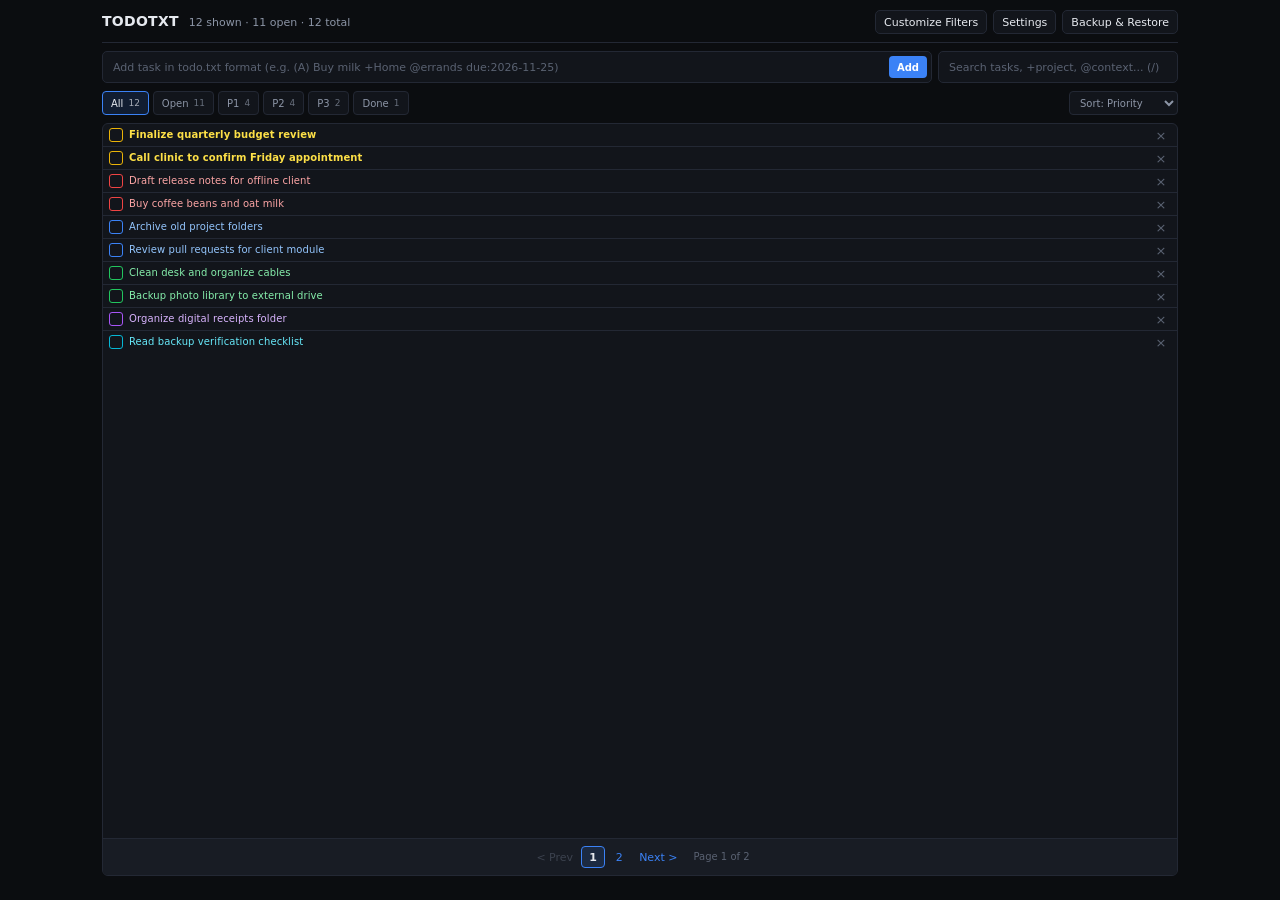
==== commit 2861fd5a: "feat(ui): add settings infrastructure and styles Update CSS for button states and layout, define the" ====
--- a/TODOTXT.html
+++ b/TODOTXT.html
@@ -18,6 +18,7 @@
       --accent: #3b82f6;
       --accent-hover: #2563eb;
       --accent-soft: rgba(59, 130, 246, 0.14);
+      --accent-fg: #ffffff;
       --danger: #ef4444;
       --danger-soft: rgba(239, 68, 68, 0.14);
       --success: #22c55e;
@@ -112,6 +113,7 @@
       align-items: center;
       gap: 6px;
       flex-shrink: 0;
+      flex-wrap: wrap;
     }
 
     .btn {
@@ -131,18 +133,23 @@
       transition: background-color 0.15s ease, border-color 0.15s ease, color 0.15s ease;
     }
 
-    .btn:hover {
+    .btn:hover:not(:disabled) {
       background-color: var(--bg-hover);
       border-color: var(--border-strong);
+    }
+
+    .btn:disabled {
+      opacity: 0.4;
+      cursor: not-allowed;
     }
 
     .btn-primary {
       background-color: var(--accent);
       border-color: var(--accent);
-      color: #ffffff;
-    }
-
-    .btn-primary:hover {
+      color: var(--accent-fg);
+    }
+
+    .btn-primary:hover:not(:disabled) {
       background-color: var(--accent-hover);
       border-color: var(--accent-hover);
     }
@@ -153,7 +160,7 @@
       background-color: rgba(239, 68, 68, 0.08);
     }
 
-    .btn-danger:hover {
+    .btn-danger:hover:not(:disabled) {
       background-color: rgba(239, 68, 68, 0.18);
       border-color: rgba(239, 68, 68, 0.55);
     }
@@ -220,7 +227,7 @@
       font-size: 10px;
       font-weight: 600;
       background-color: var(--accent);
-      color: #fff;
+      color: var(--accent-fg);
       white-space: nowrap;
       flex-shrink: 0;
     }
@@ -294,7 +301,7 @@
     .filter-btn.active {
       background-color: var(--accent-soft);
       border-color: var(--accent);
-      color: #ffffff;
+      color: var(--text-primary);
     }
 
     .filter-btn[data-color="amber"].active {
@@ -353,6 +360,9 @@
       border-radius: 6px;
       overflow: hidden;
       flex: 1;
+      display: flex;
+      flex-direction: column;
+      justify-content: space-between;
     }
 
     .task-list {
@@ -365,7 +375,7 @@
       gap: 6px;
       padding: 2px 6px;
       min-height: 22px;
-      border-bottom: 1px solid rgba(35, 40, 52, 0.65);
+      border-bottom: 1px solid var(--border-subtle);
       transition: background-color 0.1s ease;
     }
 
@@ -375,13 +385,25 @@
 
     .task-row:hover {
       background-color: var(--bg-hover);
+    }
+
+    .task-row.editing {
+      align-items: flex-start;
+      padding-top: 4px;
+      padding-bottom: 4px;
+      background-color: var(--bg-elevated);
+    }
+
+    .task-row.editing .task-check-btn,
+    .task-row.editing .task-remove-btn {
+      margin-top: 3px;
     }
 
     .task-check-btn {
       width: 14px;
       height: 14px;
       border-radius: 3px;
-      border: 1px solid var(--border-strong);
+      border: 1.5px solid var(--border-strong);
       background-color: transparent;
       display: inline-flex;
       align-items: center;
@@ -394,7 +416,7 @@
     }
 
     .task-check-btn:hover {
-      border-color: var(--accent);
+      filter: brightness(1.2);
     }
 
     .task-row.completed .task-check-btn {
@@ -417,16 +439,27 @@
       text-align: left;
     }
 
+    .task-content.priority-a {
+      font-weight: 700;
+    }
+
     .task-row.completed .task-content {
-      color: var(--text-muted);
+      color: var(--text-muted) !important;
       text-decoration: line-through;
     }
 
-    .task-edit-input {
+    .task-edit-wrap {
       flex: 1;
       min-width: 0;
-      height: 20px;
-      padding: 0 5px;
+      display: flex;
+      flex-direction: column;
+      gap: 4px;
+    }
+
+    .task-edit-input {
+      width: 100%;
+      height: 22px;
+      padding: 0 6px;
       font-size: 10px;
       font-family: var(--font-mono);
       background-color: var(--bg-canvas);
@@ -434,6 +467,67 @@
       border-radius: 3px;
       color: var(--text-primary);
       outline: none;
+    }
+
+    .priority-quick-row {
+      display: flex;
+      align-items: center;
+      gap: 4px;
+      flex-wrap: wrap;
+    }
+
+    .priority-quick-label {
+      font-size: 9px;
+      color: var(--text-muted);
+      margin-right: 2px;
+    }
+
+    .priority-quick-btn {
+      height: 18px;
+      padding: 0 6px;
+      font-size: 9px;
+      font-weight: 600;
+      font-family: var(--font-mono);
+      border-radius: 3px;
+      border: 1px solid var(--border-subtle);
+      background-color: var(--bg-canvas);
+      color: var(--text-secondary);
+      transition: all 0.12s ease;
+    }
+
+    .priority-quick-btn:hover {
+      border-color: var(--border-strong);
+      color: var(--text-primary);
+      background-color: var(--bg-hover);
+    }
+
+    .priority-quick-btn.active {
+      color: #0b0d10;
+      font-weight: 700;
+    }
+
+    .task-edit-actions {
+      margin-left: auto;
+      display: flex;
+      align-items: center;
+      gap: 4px;
+    }
+
+    .task-edit-action-btn {
+      height: 18px;
+      padding: 0 6px;
+      font-size: 9px;
+      font-weight: 500;
+      border-radius: 3px;
+      border: 1px solid var(--border-subtle);
+      background-color: var(--bg-surface);
+      color: var(--text-secondary);
+    }
+
+    .task-edit-action-btn.save {
+      background-color: var(--accent);
+      border-color: var(--accent);
+      color: var(--accent-fg);
     }
 
     .task-remove-btn {
@@ -455,7 +549,6 @@
       color: #fca5a5;
     }
 
-    /* Touch friendliness on coarse pointers while maintaining compact 10px text */
     @media (pointer: coarse) {
       .task-row {
         min-height: 28px;
@@ -481,6 +574,66 @@
 
     .empty-state p {
       margin-bottom: 10px;
+    }
+
+    /* Classic Google-style Pagination Bar */
+    .pagination-bar {
+      display: flex;
+      align-items: center;
+      justify-content: center;
+      gap: 2px;
+      padding: 7px 10px;
+      border-top: 1px solid var(--border-subtle);
+      background-color: var(--bg-elevated);
+      flex-wrap: wrap;
+    }
+
+    .page-btn {
+      min-width: 24px;
+      height: 22px;
+      padding: 0 6px;
+      font-size: 11px;
+      font-variant-numeric: tabular-nums;
+      border-radius: 4px;
+      color: var(--accent);
+      display: inline-flex;
+      align-items: center;
+      justify-content: center;
+      transition: background-color 0.12s ease, color 0.12s ease;
+    }
+
+    .page-btn:hover:not(:disabled):not(.active) {
+      background-color: var(--bg-hover);
+      text-decoration: underline;
+    }
+
+    .page-btn.active {
+      color: var(--text-primary);
+      font-weight: 700;
+      background-color: var(--accent-soft);
+      border: 1px solid var(--accent);
+      cursor: default;
+    }
+
+    .page-btn:disabled {
+      color: var(--text-muted);
+      cursor: not-allowed;
+      opacity: 0.55;
+    }
+
+    .page-ellipsis {
+      font-size: 10px;
+      color: var(--text-muted);
+      padding: 0 4px;
+      user-select: none;
+    }
+
+    .page-meta {
+      font-size: 10px;
+      color: var(--text-muted);
+      margin-left: 8px;
+      font-variant-numeric: tabular-nums;
+      white-space: nowrap;
     }
 
     /* Modals */
@@ -501,7 +654,7 @@
 
     .modal {
       width: 100%;
-      max-width: 520px;
+      max-width: 540px;
       max-height: 88vh;
       overflow-y: auto;
       background-color: var(--bg-surface);
@@ -572,6 +725,154 @@
       font-family: var(--font-mono);
       font-size: 10px;
       resize: vertical;
+    }
+
+    .setting-row {
+      display: flex;
+      align-items: center;
+      justify-content: space-between;
+      gap: 12px;
+      padding: 8px 10px;
+      background-color: var(--bg-canvas);
+      border: 1px solid var(--border-subtle);
+      border-radius: 5px;
+    }
+
+    .setting-info {
+      display: flex;
+      flex-direction: column;
+      gap: 2px;
+      min-width: 0;
+    }
+
+    .setting-name {
+      font-size: 11px;
+      font-weight: 600;
+      color: var(--text-primary);
+    }
+
+    .setting-desc {
+      font-size: 10px;
+      color: var(--text-muted);
+    }
+
+    .setting-number-input {
+      width: 72px;
+      height: 26px;
+      padding: 0 8px;
+      text-align: center;
+      font-size: 11px;
+      font-variant-numeric: tabular-nums;
+      background-color: var(--bg-surface);
+      border: 1px solid var(--border-strong);
+      border-radius: 4px;
+      color: var(--text-primary);
+    }
+
+    .theme-grid {
+      display: grid;
+      grid-template-columns: repeat(3, 1fr);
+      gap: 6px;
+    }
+
+    @media (max-width: 480px) {
+      .theme-grid {
+        grid-template-columns: repeat(2, 1fr);
+      }
+    }
+
+    .theme-option-btn {
+      display: flex;
+      align-items: center;
+      gap: 8px;
+      padding: 7px 9px;
+      background-color: var(--bg-canvas);
+      border: 1px solid var(--border-subtle);
+      border-radius: 5px;
+      font-size: 11px;
+      font-weight: 500;
+      color: var(--text-secondary);
+      text-align: left;
+      transition: all 0.12s ease;
+    }
+
+    .theme-option-btn:hover {
+      border-color: var(--border-strong);
+      color: var(--text-primary);
+      background-color: var(--bg-hover);
+    }
+
+    .theme-option-btn.active {
+      border-color: var(--accent);
+      background-color: var(--accent-soft);
+      color: var(--text-primary);
+      font-weight: 600;
+    }
+
+    .theme-swatch-pair {
+      display: inline-flex;
+      align-items: center;
+      flex-shrink: 0;
+    }
+
+    .theme-swatch-bg {
+      width: 12px;
+      height: 12px;
+      border-radius: 3px 0 0 3px;
+      border: 1px solid rgba(255, 255, 255, 0.16);
+    }
+
+    .theme-swatch-accent {
+      width: 10px;
+      height: 12px;
+      border-radius: 0 3px 3px 0;
+    }
+
+    .priority-color-grid {
+      display: grid;
+      grid-template-columns: repeat(2, 1fr);
+      gap: 6px;
+    }
+
+    @media (max-width: 440px) {
+      .priority-color-grid {
+        grid-template-columns: 1fr;
+      }
+    }
+
+    .priority-color-item {
+      display: flex;
+      align-items: center;
+      justify-content: space-between;
+      gap: 8px;
+      padding: 6px 8px;
+      background-color: var(--bg-canvas);
+      border: 1px solid var(--border-subtle);
+      border-radius: 5px;
+      font-size: 11px;
+    }
+
+    .color-picker-wrap {
+      display: flex;
+      align-items: center;
+      gap: 6px;
+    }
+
+    .color-swatch-input {
+      width: 26px;
+      height: 22px;
+      padding: 0;
+      border: 1px solid var(--border-strong);
+      border-radius: 4px;
+      background: transparent;
+      cursor: pointer;
+    }
+
+    .color-hex-text {
+      font-family: var(--font-mono);
+      font-size: 10px;
+      color: var(--text-secondary);
+      width: 56px;
     }
 
     .custom-filter-list {
@@ -685,6 +986,7 @@
       </div>
       <div class="topbar-actions">
         <button type="button" class="btn btn-sm" id="openFiltersBtn" title="Customize filter buttons">Customize Filters</button>
+        <button type="button" class="btn btn-sm" id="openSettingsBtn" title="Theme, pagination, and priority color settings">Settings</button>
         <button type="button" class="btn btn-sm" id="openBackupBtn" title="Export or restore local backup">Backup &amp; Restore</button>
       </div>
     </header>
@@ -731,12 +1033,100 @@
 
     <!-- Compact Task List (10px font-size, content-only) -->
     <main class="task-list-container">
-      <ul class="task-list" id="taskList" aria-label="Tasks"></ul>
-      <div class="empty-state" id="emptyState" style="display: none;">
-        <p id="emptyMessage">No tasks match the current view.</p>
-        <button type="button" class="btn btn-sm" id="resetFilterBtn">Show All Tasks</button>
+      <div>
+        <ul class="task-list" id="taskList" aria-label="Tasks"></ul>
+        <div class="empty-state" id="emptyState" style="display: none;">
+          <p id="emptyMessage">No tasks match the current view.</p>
+          <button type="button" class="btn btn-sm" id="resetFilterBtn">Show All Tasks</button>
+        </div>
       </div>
+      <nav class="pagination-bar" id="paginationBar" aria-label="Task pages" style="display: none;"></nav>
     </main>
+  </div>
+
+  <!-- Settings Modal -->
+  <div class="modal-backdrop" id="settingsModal" role="dialog" aria-modal="true" aria-labelledby="settingsModalTitle">
+    <div class="modal">
+      <div class="modal-header">
+        <h2 class="modal-title" id="settingsModalTitle">Settings</h2>
+        <button type="button" class="btn btn-sm btn-icon" id="closeSettingsBtn" aria-label="Close">&times;</button>
+      </div>
+
+      <!-- Theme Section -->
+      <div class="modal-section">
+        <div class="modal-label">Theme</div>
+        <div class="theme-grid" id="themeGrid"></div>
+      </div>
+
+      <div class="divider"></div>
+
+      <!-- Pagination Section -->
+      <div class="modal-section">
+        <div class="modal-label">Pagination</div>
+        <div class="setting-row">
+          <div class="setting-info">
+            <label for="pageSizeInput" class="setting-name">Tasks per page</label>
+            <span class="setting-desc">Number of tasks shown on each page (default: 10).</span>
+          </div>
+          <input
+            type="number"
+            id="pageSizeInput"
+            class="setting-number-input"
+            min="1"
+            max="500"
+            value="10"
+          />
+        </div>
+      </div>
+
+      <div class="divider"></div>
+
+      <!-- Checkbox Priority Colors -->
+      <div class="modal-section">
+        <div style="display:flex; align-items:center; justify-content:space-between;">
+          <span class="modal-label">Checkbox Priority Colors (A–F)</span>
+          <button type="button" class="btn btn-sm" id="resetDefaultCheckboxColorsBtn">Reset Colors</button>
+        </div>
+
+        <div class="setting-row">
+          <div class="setting-info">
+            <label for="colorizeCheckboxesInput" class="setting-name">Color checkboxes by priority</label>
+            <span class="setting-desc">Tint task checkboxes based on (A) through (F) priority.</span>
+          </div>
+          <input type="checkbox" id="colorizeCheckboxesInput" checked style="width:16px; height:16px; accent-color:var(--accent); cursor:pointer;" />
+        </div>
+
+        <div class="priority-color-grid" id="checkboxColorGrid"></div>
+      </div>
+
+      <div class="divider"></div>
+
+      <!-- Priority Font Colors (A-F) -->
+      <div class="modal-section">
+        <div style="display:flex; align-items:center; justify-content:space-between;">
+          <span class="modal-label">Priority Font Colors (A–F)</span>
+          <button type="button" class="btn btn-sm" id="resetDefaultTextColorsBtn">Reset Font Colors</button>
+        </div>
+
+        <div class="setting-row">
+          <div class="setting-info">
+            <label for="boldPriorityAInput" class="setting-name">Bold (A) priority tasks</label>
+            <span class="setting-desc">Render priority (A) task text in bold by default.</span>
+          </div>
+          <input type="checkbox" id="boldPriorityAInput" checked style="width:16px; height:16px; accent-color:var(--accent); cursor:pointer;" />
+        </div>
+
+        <div class="setting-row">
+          <div class="setting-info">
+            <label for="colorizeTextInput" class="setting-name">Color task text by priority</label>
+            <span class="setting-desc">Apply custom font colors to priorities (A) through (F).</span>
+          </div>
+          <input type="checkbox" id="colorizeTextInput" checked style="width:16px; height:16px; accent-color:var(--accent); cursor:pointer;" />
+        </div>
+
+        <div class="priority-color-grid" id="textColorGrid"></div>
+      </div>
+    </div>
   </div>
 
   <!-- Customize Filters Modal -->
@@ -800,7 +1190,7 @@
           <button type="button" class="btn btn-sm" id="copyRawBtn">Copy todo.txt</button>
         </div>
         <p class="modal-help">
-          <code>todo.txt</code> exports standard plain-text lines compatible with any todo.txt app. Full JSON includes tasks and custom filter buttons.
+          <code>todo.txt</code> exports standard plain-text lines compatible with any todo.txt app. Full JSON includes tasks, custom filter buttons, and settings.
         </p>
       </div>
 
@@ -842,21 +1232,147 @@
         INIT: 'todotxt_offline_init_v1'
       };
 
+      var PRIORITIES = ['A', 'B', 'C', 'D', 'E', 'F'];
+
       var DEFAULT_FILTERS = [
         { id: 'f_all', label: 'All', query: '', color: 'blue', visible: true },
         { id: 'f_open', label: 'Open', query: 'is:open', color: 'sky', visible: true },
-        { id: 'f_high', label: 'Priority A-B', query: '(A-B) is:open', color: 'amber', visible: true },
+        { id: 'f_p1', label: 'P1', query: '(A-B) is:open', color: 'amber', visible: true },
+        { id: 'f_p2', label: 'P2', query: '(C-D) is:open', color: 'sky', visible: true },
+        { id: 'f_p3', label: 'P3', query: '(E-F) is:open', color: 'violet', visible: true },
         { id: 'f_done', label: 'Done', query: 'is:done', color: 'emerald', visible: true }
       ];
 
+      var DEFAULT_PRIORITY_COLORS = {
+        A: '#eab308',
+        B: '#ef4444',
+        C: '#3b82f6',
+        D: '#22c55e',
+        E: '#a855f7',
+        F: '#06b6d4'
+      };
+
+      var DEFAULT_TEXT_COLORS = {
+        A: '#fde047',
+        B: '#fca5a5',
+        C: '#93c5fd',
+        D: '#86efac',
+        E: '#d8b4fe',
+        F: '#67e8f9'
+      };
+
+      var THEMES = {
+        midnight: {
+          label: 'Midnight',
+          bgCanvas: '#0b0d10',
+          bgSurface: '#12151b',
+          bgElevated: '#181c24',
+          bgHover: '#1d222c',
+          borderSubtle: '#232834',
+          borderStrong: '#323949',
+          textPrimary: '#e6e9ef',
+          textSecondary: '#8c95a6',
+          textMuted: '#5a6272',
+          accent: '#3b82f6',
+          accentHover: '#2563eb',
+          accentSoft: 'rgba(59, 130, 246, 0.14)',
+          accentFg: '#ffffff'
+        },
+        slate: {
+          label: 'Slate',
+          bgCanvas: '#090e1a',
+          bgSurface: '#0f172a',
+          bgElevated: '#162033',
+          bgHover: '#1e293b',
+          borderSubtle: '#1e293b',
+          borderStrong: '#334155',
+          textPrimary: '#f1f5f9',
+          textSecondary: '#94a3b8',
+          textMuted: '#64748b',
+          accent: '#0ea5e9',
+          accentHover: '#0284c7',
+          accentSoft: 'rgba(14, 165, 233, 0.16)',
+          accentFg: '#ffffff'
+        },
+        zinc: {
+          label: 'Zinc',
+          bgCanvas: '#09090b',
+          bgSurface: '#131316',
+          bgElevated: '#1b1b1f',
+          bgHover: '#232329',
+          borderSubtle: '#27272a',
+          borderStrong: '#3f3f46',
+          textPrimary: '#f4f4f5',
+          textSecondary: '#a1a1aa',
+          textMuted: '#71717a',
+          accent: '#6366f1',
+          accentHover: '#4f46e5',
+          accentSoft: 'rgba(99, 102, 241, 0.16)',
+          accentFg: '#ffffff'
+        },
+        neutral: {
+          label: 'Neutral',
+          bgCanvas: '#0a0a0a',
+          bgSurface: '#141414',
+          bgElevated: '#1c1c1c',
+          bgHover: '#242424',
+          borderSubtle: '#262626',
+          borderStrong: '#404040',
+          textPrimary: '#f5f5f5',
+          textSecondary: '#a3a3a3',
+          textMuted: '#737373',
+          accent: '#d4d4d4',
+          accentHover: '#e5e5e5',
+          accentSoft: 'rgba(212, 212, 212, 0.14)',
+          accentFg: '#0a0a0a'
+        },
+        stone: {
+          label: 'Stone',
+          bgCanvas: '#0c0a09',
+          bgSurface: '#161311',
+          bgElevated: '#1f1b18',
+          bgHover: '#292524',
+          borderSubtle: '#292524',
+          borderStrong: '#44403c',
+          textPrimary: '#f5f5f4',
+          textSecondary: '#a8a29e',
+          textMuted: '#78716c',
+          accent: '#f59e0b',
+          accentHover: '#d97706',
+          accentSoft: 'rgba(245, 158, 11, 0.16)',
+          accentFg: '#0c0a09'
+        },
+        emerald: {
+          label: 'Forest',
+          bgCanvas: '#070f0c',
+          bgSurface: '#0d1914',
+          bgElevated: '#13241d',
+          bgHover: '#193027',
+          borderSubtle: '#1d352b',
+          borderStrong: '#2c4f41',
+          textPrimary: '#ecfdf5',
+          textSecondary: '#86efac',
+          textMuted: '#4d7c66',
+          accent: '#10b981',
+          accentHover: '#059669',
+          accentSoft: 'rgba(16, 185, 129, 0.16)',
+          accentFg: '#070f0c'
+        }
+      };
+
       var SAMPLE_TASKS = [
-        '(A) 2026-11-22 Finalize quarterly budget review +Finance @office due:2026-11-24',
-        '(A) 2026-11-22 Call clinic to confirm Friday appointment +Health @phone',
-        '(B) 2026-11-21 Draft release notes for offline client +Work @laptop',
-        '(B) 2026-11-20 Buy coffee beans and oat milk +Home @errands',
-        '(C) 2026-11-19 Archive old project folders +Maintenance @computer',
-        '2026-11-18 Read backup verification checklist +Ops @reading',
-        'x 2026-11-22 2026-11-17 Sync local storage export test +Work @laptop'
+        '(A) 2026-11-24 Finalize quarterly budget review +Finance @office due:2026-11-26',
+        '(A) 2026-11-24 Call clinic to confirm Friday appointment +Health @phone',
+        '(B) 2026-11-23 Draft release notes for offline client +Work @laptop',
+        '(B) 2026-11-22 Buy coffee beans and oat milk +Home @errands',
+        '(C) 2026-11-21 Archive old project folders +Maintenance @computer',
+        '(C) 2026-11-20 Review pull requests for client module +Work @laptop',
+        '(D) 2026-11-19 Clean desk and organize cables +Home @office',
+        '(D) 2026-11-18 Backup photo library to external drive +Maintenance @home',
+        '(E) 2026-11-18 Organize digital receipts folder +Finance @computer',
+        '(F) 2026-11-17 Read backup verification checklist +Ops @reading',
+        '2026-11-17 Water indoor plants +Home @errands',
+        'x 2026-11-22 2026-11-15 Sync local storage export test +Work @laptop'
       ];
 
       var state = {
@@ -865,12 +1381,38 @@
         activeFilterId: 'f_all',
         searchQuery: '',
         sortBy: 'priority',
+        pageSize: 10,
+        currentPage: 1,
+        theme: 'midnight',
+        boldPriorityA: true,
+        colorizeCheckboxes: true,
+        priorityColors: Object.assign({}, DEFAULT_PRIORITY_COLORS),
+        colorizeText: true,
+        priorityTextColors: Object.assign({}, DEFAULT_TEXT_COLORS),
         editingTaskId: null,
         editingFilterId: null,
         undoSnapshot: null
       };
 
       var toastTimer = null;
+
+      function applyTheme(themeKey) {
+        var t = THEMES[themeKey] || THEMES.midnight;
+        var root = document.documentElement.style;
+        root.setProperty('--bg-canvas', t.bgCanvas);
+        root.setProperty('--bg-surface', t.bgSurface);
+        root.setProperty('--bg-elevated', t.bgElevated);
+        root.setProperty('--bg-hover', t.bgHover);
+        root.setProperty('--border-subtle', t.borderSubtle);
+        root.setProperty('--border-strong', t.borderStrong);
+        root.setProperty('--text-primary', t.textPrimary);
+        root.setProperty('--text-secondary', t.textSecondary);
+        root.setProperty('--text-muted', t.textMuted);
+        root.setProperty('--accent', t.accent);
+        root.setProperty('--accent-hover', t.accentHover);
+        root.setProperty('--accent-soft', t.accentSoft);
+        root.setProperty('--accent-fg', t.accentFg);
+      }
 
       function todayISO() {
         var d = new Date();
@@ -914,7 +1456,6 @@
           remaining = remaining.slice(createMatch[0].length).trim();
         }
 
-        // Extract projects (+tag), contexts (@tag), and key:value metadata
         var projects = [];
         var contexts = [];
         var meta = {};
@@ -954,6 +1495,32 @@
           due: meta.due || null,
           content: content
         };
+      }
+
+      function applyPriorityPrefix(raw, targetPriority) {
+        var text = String(raw || '').trim();
+        var prefix = '';
+        var rest = text;
+
+        if (/^x(\s|$)/.test(rest)) {
+          var doneMatch = rest.match(/^(x(?:\s+\d{4}-\d{2}-\d{2})?)\s*(.*)$/);
+          if (doneMatch) {
+            prefix = doneMatch[1] + ' ';
+            rest = doneMatch[2] || '';
+          }
+        }
+
+        var existingPriMatch = rest.match(/^\(([A-Z])\)\s*(.*)$/);
+        var existingPri = null;
+        if (existingPriMatch) {
+          existingPri = existingPriMatch[1];
+          rest = existingPriMatch[2] || '';
+        }
+
+        if (!targetPriority || existingPri === targetPriority) {
+          return (prefix + rest).trim();
+        }
+        return (prefix + '(' + targetPriority + ') ' + rest).trim();
       }
 
       function toggleRawCompletion(raw) {
@@ -1032,13 +1599,41 @@
         return false;
       }
 
+      function migrateFiltersIfNeeded(filters) {
+        var hasLegacyHigh = filters.some(function (f) { return f.id === 'f_high'; });
+        var hasP1 = filters.some(function (f) { return f.id === 'f_p1'; });
+        if (!hasLegacyHigh || hasP1) return filters;
+
+        var migrated = [];
+        filters.forEach(function (f) {
+          if (f.id === 'f_high') {
+            migrated.push({ id: 'f_p1', label: 'P1', query: '(A-B) is:open', color: 'amber', visible: true });
+            migrated.push({ id: 'f_p2', label: 'P2', query: '(C-D) is:open', color: 'sky', visible: true });
+            migrated.push({ id: 'f_p3', label: 'P3', query: '(E-F) is:open', color: 'violet', visible: true });
+          } else {
+            migrated.push(f);
+          }
+        });
+        if (state.activeFilterId === 'f_high') {
+          state.activeFilterId = 'f_p1';
+        }
+        return migrated;
+      }
+
       function saveState() {
         try {
           localStorage.setItem(STORAGE_KEYS.TASKS, JSON.stringify(state.tasks));
           localStorage.setItem(STORAGE_KEYS.FILTERS, JSON.stringify(state.filters));
           localStorage.setItem(STORAGE_KEYS.SETTINGS, JSON.stringify({
             activeFilterId: state.activeFilterId,
-            sortBy: state.sortBy
+            sortBy: state.sortBy,
+            pageSize: state.pageSize,
+            theme: state.theme,
+            boldPriorityA: state.boldPriorityA,
+            colorizeCheckboxes: state.colorizeCheckboxes,
+            priorityColors: state.priorityColors,
+            colorizeText: state.colorizeText,
+            priorityTextColors: state.priorityTextColors
           }));
           localStorage.setItem(STORAGE_KEYS.INIT, '1');
         } catch (err) {
@@ -1069,21 +1664,34 @@
             }
           }
 
+          if (rawSettings) {
+            var s = JSON.parse(rawSettings);
+            if (s.activeFilterId) state.activeFilterId = s.activeFilterId;
+            if (s.sortBy) state.sortBy = s.sortBy;
+            if (typeof s.pageSize === 'number' && s.pageSize >= 1) {
+              state.pageSize = Math.min(500, Math.floor(s.pageSize));
+            }
+            if (s.theme && THEMES[s.theme]) state.theme = s.theme;
+            if (typeof s.boldPriorityA === 'boolean') state.boldPriorityA = s.boldPriorityA;
+            if (typeof s.colorizeCheckboxes === 'boolean') state.colorizeCheckboxes = s.colorizeCheckboxes;
+            if (s.priorityColors && typeof s.priorityColors === 'object') {
+              state.priorityColors = Object.assign({}, DEFAULT_PRIORITY_COLORS, s.priorityColors);
+            }
+            if (typeof s.colorizeText === 'boolean') state.colorizeText = s.colorizeText;
+            if (s.priorityTextColors && typeof s.priorityTextColors === 'object') {
+              state.priorityTextColors = Object.assign({}, DEFAULT_TEXT_COLORS, s.priorityTextColors);
+            }
+          }
+
           if (rawFilters) {
             var parsedFilters = JSON.parse(rawFilters);
             if (Array.isArray(parsedFilters) && parsedFilters.length > 0) {
-              state.filters = parsedFilters;
+              state.filters = migrateFiltersIfNeeded(parsedFilters);
             } else {
               state.filters = DEFAULT_FILTERS.map(function (f) { return Object.assign({}, f); });
             }
           } else {
             state.filters = DEFAULT_FILTERS.map(function (f) { return Object.assign({}, f); });
-          }
-
-          if (rawSettings) {
-            var s = JSON.parse(rawSettings);
-            if (s.activeFilterId) state.activeFilterId = s.activeFilterId;
-            if (s.sortBy) state.sortBy = s.sortBy;
           }
         } catch (err) {
           state.tasks = [];
@@ -1142,6 +1750,16 @@
         return count;
       }
 
+      function getCheckboxStyleForTask(parsed) {
+        if (!state.colorizeCheckboxes || !parsed.priority) return null;
+        return state.priorityColors[parsed.priority] || null;
+      }
+
+      function getTextColorForTask(parsed) {
+        if (!state.colorizeText || parsed.completed || !parsed.priority) return null;
+        return state.priorityTextColors[parsed.priority] || null;
+      }
+
       function renderFilterButtons() {
         var container = document.getElementById('filterButtonsContainer');
         container.innerHTML = '';
@@ -1172,12 +1790,101 @@
 
           btn.addEventListener('click', function () {
             state.activeFilterId = f.id;
+            state.currentPage = 1;
             saveState();
             render();
           });
 
           container.appendChild(btn);
         });
+      }
+
+      function buildPageRange(current, total) {
+        if (total <= 7) {
+          var all = [];
+          for (var i = 1; i <= total; i++) all.push(i);
+          return all;
+        }
+        var pages = [1];
+        var start = Math.max(2, current - 2);
+        var end = Math.min(total - 1, current + 2);
+        if (start > 2) pages.push('...');
+        for (var p = start; p <= end; p++) pages.push(p);
+        if (end < total - 1) pages.push('...');
+        pages.push(total);
+        return pages;
+      }
+
+      function renderPagination(totalItems, totalPages) {
+        var bar = document.getElementById('paginationBar');
+        bar.innerHTML = '';
+
+        if (totalItems === 0 || totalPages <= 1) {
+          bar.style.display = 'none';
+          return;
+        }
+
+        bar.style.display = 'flex';
+
+        var prevBtn = document.createElement('button');
+        prevBtn.type = 'button';
+        prevBtn.className = 'page-btn';
+        prevBtn.textContent = '< Prev';
+        prevBtn.disabled = state.currentPage <= 1;
+        prevBtn.addEventListener('click', function () {
+          if (state.currentPage > 1) {
+            state.currentPage--;
+            state.editingTaskId = null;
+            renderTasks();
+          }
+        });
+        bar.appendChild(prevBtn);
+
+        var range = buildPageRange(state.currentPage, totalPages);
+        range.forEach(function (item) {
+          if (item === '...') {
+            var ell = document.createElement('span');
+            ell.className = 'page-ellipsis';
+            ell.textContent = '...';
+            bar.appendChild(ell);
+          } else {
+            var pBtn = document.createElement('button');
+            pBtn.type = 'button';
+            pBtn.className = 'page-btn' + (item === state.currentPage ? ' active' : '');
+            pBtn.textContent = String(item);
+            pBtn.setAttribute('aria-label', 'Page ' + item);
+            if (item === state.currentPage) {
+              pBtn.setAttribute('aria-current', 'page');
+            }
+            pBtn.addEventListener('click', function () {
+              if (state.currentPage !== item) {
+                state.currentPage = item;
+                state.editingTaskId = null;
+                renderTasks();
+              }
+            });
+            bar.appendChild(pBtn);
+          }
+        });
+
+        var nextBtn = document.createElement('button');
+        nextBtn.type = 'button';
+        nextBtn.className = 'page-btn';
+        nextBtn.textContent = 'Next >';
+        nextBtn.disabled = state.currentPage >= totalPages;
+        nextBtn.addEventListener('click', function () {
+          if (state.currentPage < totalPages) {
+            state.currentPage++;
+            state.editingTaskId = null;
+            renderTasks();
+          }
+        });
+        bar.appendChild(nextBtn);
+
+        var meta = document.createElement('span');
+        meta.className = 'page-meta';
+        meta.textContent = 'Page ' + state.currentPage + ' of ' + totalPages;
+        bar.appendChild(meta);
       }
 
       function renderTasks() {
@@ -1188,6 +1895,14 @@
         var total = state.tasks.length;
         var openCount = state.tasks.filter(function (t) { return !parseTodoLine(t.raw).completed; }).length;
         var items = getFilteredAndSortedTasks();
+
+        var pageSize = Math.max(1, state.pageSize || 10);
+        var totalPages = Math.max(1, Math.ceil(items.length / pageSize));
+        if (state.currentPage > totalPages) state.currentPage = totalPages;
+        if (state.currentPage < 1) state.currentPage = 1;
+
+        var startIdx = (state.currentPage - 1) * pageSize;
+        var pageItems = items.slice(startIdx, startIdx + pageSize);
 
         summaryEl.textContent = items.length + ' shown · ' + openCount + ' open · ' + total + ' total';
         listEl.innerHTML = '';
@@ -1197,23 +1912,36 @@
           document.getElementById('emptyMessage').textContent = total === 0
             ? 'No tasks yet. Add one above in todo.txt format.'
             : 'No tasks match this filter or search.';
+          renderPagination(0, 1);
           return;
         }
 
         emptyEl.style.display = 'none';
 
-        items.forEach(function (entry) {
+        pageItems.forEach(function (entry) {
           var task = entry.task;
           var parsed = entry.parsed;
+          var isEditing = state.editingTaskId === task.id;
 
           var li = document.createElement('li');
-          li.className = 'task-row' + (parsed.completed ? ' completed' : '');
+          li.className = 'task-row' + (parsed.completed ? ' completed' : '') + (isEditing ? ' editing' : '');
 
           var checkBtn = document.createElement('button');
           checkBtn.type = 'button';
           checkBtn.className = 'task-check-btn';
           checkBtn.setAttribute('aria-label', parsed.completed ? 'Mark incomplete' : 'Mark complete');
           checkBtn.innerHTML = parsed.completed ? '&#10003;' : '';
+
+          var priColor = getCheckboxStyleForTask(parsed);
+          if (priColor) {
+            if (parsed.completed) {
+              checkBtn.style.backgroundColor = priColor;
+              checkBtn.style.borderColor = priColor;
+            } else {
+              checkBtn.style.borderColor = priColor;
+            }
+          }
+
           checkBtn.addEventListener('click', function () {
             task.raw = toggleRawCompletion(task.raw);
             saveState();
@@ -1222,12 +1950,108 @@
 
           li.appendChild(checkBtn);
 
-          if (state.editingTaskId === task.id) {
+          if (isEditing) {
+            var editWrap = document.createElement('div');
+            editWrap.className = 'task-edit-wrap';
+
             var editInput = document.createElement('input');
             editInput.type = 'text';
             editInput.className = 'task-edit-input';
             editInput.value = task.raw;
             editInput.setAttribute('aria-label', 'Edit raw todo.txt line');
+
+            var quickRow = document.createElement('div');
+            quickRow.className = 'priority-quick-row';
+
+            var quickLabel = document.createElement('span');
+            quickLabel.className = 'priority-quick-label';
+            quickLabel.textContent = 'Priority:';
+            quickRow.appendChild(quickLabel);
+
+            var priButtons = {};
+
+            function syncPriorityQuickButtons() {
+              var currentParsed = parseTodoLine(editInput.value);
+              PRIORITIES.forEach(function (letter) {
+                var btn = priButtons[letter];
+                var isActive = currentParsed.priority === letter;
+                var c = state.priorityColors[letter] || DEFAULT_PRIORITY_COLORS[letter] || '#3b82f6';
+                btn.classList.toggle('active', isActive);
+                if (isActive) {
+                  btn.style.backgroundColor = c;
+                  btn.style.borderColor = c;
+                  btn.style.color = '#0b0d10';
+                } else {
+                  btn.style.backgroundColor = '';
+                  btn.style.borderColor = c;
+                  btn.style.color = c;
+                }
+              });
+            }
+
+            PRIORITIES.forEach(function (letter) {
+              var pBtn = document.createElement('button');
+              pBtn.type = 'button';
+              pBtn.className = 'priority-quick-btn';
+              pBtn.textContent = '(' + letter + ')';
+              pBtn.title = 'Set or toggle priority (' + letter + ')';
+              pBtn.addEventListener('mousedown', function (e) {
+                e.preventDefault();
+              });
+              pBtn.addEventListener('click', function () {
+                editInput.value = applyPriorityPrefix(editInput.value, letter);
+                syncPriorityQuickButtons();
+                editInput.focus();
+              });
+              priButtons[letter] = pBtn;
+              quickRow.appendChild(pBtn);
+            });
+
+            var clearPriBtn = document.createElement('button');
+            clearPriBtn.type = 'button';
+            clearPriBtn.className = 'priority-quick-btn';
+            clearPriBtn.textContent = 'None';
+            clearPriBtn.title = 'Remove priority';
+            clearPriBtn.addEventListener('mousedown', function (e) {
+              e.preventDefault();
+            });
+            clearPriBtn.addEventListener('click', function () {
+              editInput.value = applyPriorityPrefix(editInput.value, null);
+              syncPriorityQuickButtons();
+              editInput.focus();
+            });
+            quickRow.appendChild(clearPriBtn);
+
+            var editActions = document.createElement('div');
+            editActions.className = 'task-edit-actions';
+
+            var cancelBtn = document.createElement('button');
+            cancelBtn.type = 'button';
+            cancelBtn.className = 'task-edit-action-btn';
+            cancelBtn.textContent = 'Cancel';
+            cancelBtn.addEventListener('mousedown', function (e) {
+              e.preventDefault();
+            });
+            cancelBtn.addEventListener('click', function () {
+              committed = true;
+              state.editingTaskId = null;
+              render();
+            });
+
+            var saveBtn = document.createElement('button');
+            saveBtn.type = 'button';
+            saveBtn.className = 'task-edit-action-btn save';
+            saveBtn.textContent = 'Save';
+            saveBtn.addEventListener('mousedown', function (e) {
+              e.preventDefault();
+            });
+            saveBtn.addEventListener('click', function () {
+              commitEdit();
+            });
+
+            editActions.appendChild(cancelBtn);
+            editActions.appendChild(saveBtn);
+            quickRow.appendChild(editActions);
 
             var committed = false;
             function commitEdit() {
@@ -1242,6 +2066,8 @@
               render();
             }
 
+            editInput.addEventListener('input', syncPriorityQuickButtons);
+
             editInput.addEventListener('keydown', function (e) {
               if (e.key === 'Enter') {
                 e.preventDefault();
@@ -1253,8 +2079,19 @@
               }
             });
 
-            editInput.addEventListener('blur', commitEdit);
-            li.appendChild(editInput);
+            editInput.addEventListener('blur', function () {
+              setTimeout(function () {
+                if (!editWrap.contains(document.activeElement)) {
+                  commitEdit();
+                }
+              }, 0);
+            });
+
+            editWrap.appendChild(editInput);
+            editWrap.appendChild(quickRow);
+            li.appendChild(editWrap);
+
+            syncPriorityQuickButtons();
 
             setTimeout(function () {
               editInput.focus();
@@ -1263,9 +2100,14 @@
           } else {
             var contentBtn = document.createElement('button');
             contentBtn.type = 'button';
-            contentBtn.className = 'task-content';
+            var isBoldA = state.boldPriorityA && parsed.priority === 'A';
+            contentBtn.className = 'task-content' + (isBoldA ? ' priority-a' : '');
             contentBtn.textContent = parsed.content;
             contentBtn.title = 'Click to edit task';
+            var textColor = getTextColorForTask(parsed);
+            if (textColor) {
+              contentBtn.style.color = textColor;
+            }
             contentBtn.addEventListener('click', function () {
               state.editingTaskId = task.id;
               renderTasks();
@@ -1278,6 +2120,9 @@
           removeBtn.className = 'task-remove-btn';
           removeBtn.setAttribute('aria-label', 'Remove task');
           removeBtn.innerHTML = '&times;';
+          removeBtn.addEventListener('mousedown', function (e) {
+            e.preventDefault();
+          });
           removeBtn.addEventListener('click', function () {
             removeTaskSingleTap(task.id);
           });
@@ -1285,6 +2130,8 @@
           li.appendChild(removeBtn);
           listEl.appendChild(li);
         });
+
+        renderPagination(items.length, totalPages);
       }
 
       function removeTaskSingleTap(taskId) {
@@ -1312,6 +2159,104 @@
           toast.classList.remove('visible');
           state.undoSnapshot = null;
         }, 4000);
+      }
+
+      function renderThemeGrid() {
+        var grid = document.getElementById('themeGrid');
+        grid.innerHTML = '';
+
+        Object.keys(THEMES).forEach(function (key) {
+          var t = THEMES[key];
+          var btn = document.createElement('button');
+          btn.type = 'button';
+          btn.className = 'theme-option-btn' + (state.theme === key ? ' active' : '');
+
+          var pair = document.createElement('span');
+          pair.className = 'theme-swatch-pair';
+
+          var swBg = document.createElement('span');
+          swBg.className = 'theme-swatch-bg';
+          swBg.style.backgroundColor = t.bgSurface;
+
+          var swAcc = document.createElement('span');
+          swAcc.className = 'theme-swatch-accent';
+          swAcc.style.backgroundColor = t.accent;
+
+          pair.appendChild(swBg);
+          pair.appendChild(swAcc);
+
+          var label = document.createElement('span');
+          label.textContent = t.label;
+
+          btn.appendChild(pair);
+          btn.appendChild(label);
+
+          btn.addEventListener('click', function () {
+            state.theme = key;
+            applyTheme(key);
+            saveState();
+            renderThemeGrid();
+          });
+
+          grid.appendChild(btn);
+        });
+      }
+
+      function renderColorGrid(containerId, colorMap, defaultsMap, onChange) {
+        var grid = document.getElementById(containerId);
+        grid.innerHTML = '';
+
+        PRIORITIES.forEach(function (letter) {
+          var val = colorMap[letter] || defaultsMap[letter];
+
+          var item = document.createElement('div');
+          item.className = 'priority-color-item';
+
+          var label = document.createElement('span');
+          label.innerHTML = 'Priority <strong>(' + letter + ')</strong>';
+
+          var wrap = document.createElement('div');
+          wrap.className = 'color-picker-wrap';
+
+          var hex = document.createElement('span');
+          hex.className = 'color-hex-text';
+          hex.textContent = val;
+
+          var input = document.createElement('input');
+          input.type = 'color';
+          input.className = 'color-swatch-input';
+          input.value = val;
+          input.setAttribute('aria-label', 'Priority ' + letter + ' color');
+          input.addEventListener('input', function (e) {
+            var nextVal = e.target.value;
+            colorMap[letter] = nextVal;
+            hex.textContent = nextVal;
+            onChange();
+          });
+
+          wrap.appendChild(hex);
+          wrap.appendChild(input);
+          item.appendChild(label);
+          item.appendChild(wrap);
+          grid.appendChild(item);
+        });
+      }
+
+      function syncSettingsModalFields() {
+        renderThemeGrid();
+        document.getElementById('pageSizeInput').value = String(state.pageSize);
+        document.getElementById('colorizeCheckboxesInput').checked = state.colorizeCheckboxes;
+        document.getElementById('boldPriorityAInput').checked = state.boldPriorityA;
+        document.getElementById('colorizeTextInput').checked = state.colorizeText;
+
+        renderColorGrid('checkboxColorGrid', state.priorityColors, DEFAULT_PRIORITY_COLORS, function () {
+          saveState();
+          renderTasks();
+        });
+        renderColorGrid('textColorGrid', state.priorityTextColors, DEFAULT_TEXT_COLORS, function () {
+          saveState();
+          renderTasks();
+        });
       }
 
       function renderCustomFilterModalList() {
@@ -1452,6 +2397,7 @@
           });
         }
 
+        state.currentPage = 1;
         saveState();
         render();
         showToast('Imported ' + clean.length + ' task(s).');
@@ -1470,6 +2416,7 @@
           var raw = input.value.trim();
           if (!raw) return;
           state.tasks.unshift({ id: uid(), raw: raw });
+          state.currentPage = 1;
           input.value = '';
           saveState();
           render();
@@ -1480,12 +2427,14 @@
 
         searchInput.addEventListener('input', function () {
           state.searchQuery = searchInput.value;
+          state.currentPage = 1;
           clearSearchBtn.classList.toggle('visible', state.searchQuery.length > 0);
           renderTasks();
         });
 
         clearSearchBtn.addEventListener('click', function () {
           state.searchQuery = '';
+          state.currentPage = 1;
           searchInput.value = '';
           clearSearchBtn.classList.remove('visible');
           renderTasks();
@@ -1494,12 +2443,14 @@
 
         document.getElementById('sortSelect').addEventListener('change', function (e) {
           state.sortBy = e.target.value;
+          state.currentPage = 1;
           saveState();
           renderTasks();
         });
 
         document.getElementById('resetFilterBtn').addEventListener('click', function () {
           state.searchQuery = '';
+          state.currentPage = 1;
           searchInput.value = '';
           clearSearchBtn.classList.remove('visible');
           if (state.filters.length > 0) {
@@ -1518,6 +2469,75 @@
             render();
             document.getElementById('toast').classList.remove('visible');
           }
+        });
+
+        // Settings Modal
+        var settingsModal = document.getElementById('settingsModal');
+        document.getElementById('openSettingsBtn').addEventListener('click', function () {
+          syncSettingsModalFields();
+          settingsModal.classList.add('open');
+        });
+        document.getElementById('closeSettingsBtn').addEventListener('click', function () {
+          settingsModal.classList.remove('open');
+        });
+        settingsModal.addEventListener('click', function (e) {
+          if (e.target === settingsModal) settingsModal.classList.remove('open');
+        });
+
+        document.getElementById('pageSizeInput').addEventListener('input', function (e) {
+          var n = parseInt(e.target.value, 10);
+          if (!isNaN(n) && n >= 1) {
+            state.pageSize = Math.min(500, n);
+            state.currentPage = 1;
+            saveState();
+            renderTasks();
+          }
+        });
+
+        document.getElementById('pageSizeInput').addEventListener('blur', function (e) {
+          var n = parseInt(e.target.value, 10);
+          if (isNaN(n) || n < 1) {
+            state.pageSize = 10;
+            e.target.value = '10';
+            state.currentPage = 1;
+            saveState();
+            renderTasks();
+          }
+        });
+
+        document.getElementById('colorizeCheckboxesInput').addEventListener('change', function (e) {
+          state.colorizeCheckboxes = e.target.checked;
+          saveState();
+          renderTasks();
+        });
+
+        document.getElementById('boldPriorityAInput').addEventListener('change', function (e) {
+          state.boldPriorityA = e.target.checked;
+          saveState();
+          renderTasks();
+        });
+
+        document.getElementById('colorizeTextInput').addEventListener('change', function (e) {
+          state.colorizeText = e.target.checked;
+          saveState();
+          renderTasks();
+        });
+
+        document.getElementById('resetDefaultCheckboxColorsBtn').addEventListener('click', function () {
+          state.priorityColors = Object.assign({}, DEFAULT_PRIORITY_COLORS);
+          state.colorizeCheckboxes = true;
+          syncSettingsModalFields();
+          saveState();
+          renderTasks();
+        });
+
+        document.getElementById('resetDefaultTextColorsBtn').addEventListener('click', function () {
+          state.priorityTextColors = Object.assign({}, DEFAULT_TEXT_COLORS);
+          state.colorizeText = true;
+          state.boldPriorityA = true;
+          syncSettingsModalFields();
+          saveState();
+          renderTasks();
         });
 
         // Filters Modal
@@ -1569,6 +2589,7 @@
         document.getElementById('resetDefaultFiltersBtn').addEventListener('click', function () {
           state.filters = DEFAULT_FILTERS.map(function (f) { return Object.assign({}, f); });
           state.activeFilterId = 'f_all';
+          state.currentPage = 1;
           resetFilterForm();
           saveState();
           render();
@@ -1599,7 +2620,14 @@
             exportedAt: new Date().toISOString(),
             tasks: state.tasks,
             filters: state.filters,
-            sortBy: state.sortBy
+            sortBy: state.sortBy,
+            pageSize: state.pageSize,
+            theme: state.theme,
+            boldPriorityA: state.boldPriorityA,
+            colorizeCheckboxes: state.colorizeCheckboxes,
+            priorityColors: state.priorityColors,
+            colorizeText: state.colorizeText,
+            priorityTextColors: state.priorityTextColors
           }, null, 2);
           downloadFile('todotxt_backup_' + todayISO() + '.json', payload, 'application/json;charset=utf-8');
           showToast('Exported full JSON backup');
@@ -1634,8 +2662,18 @@
                 var obj = JSON.parse(text);
                 if (Array.isArray(obj.tasks)) {
                   var lines = obj.tasks.map(function (t) { return typeof t === 'string' ? t : t.raw; });
-                  if (mode === 'replace' && Array.isArray(obj.filters) && obj.filters.length > 0) {
-                    state.filters = obj.filters;
+                  if (mode === 'replace') {
+                    if (Array.isArray(obj.filters) && obj.filters.length > 0) state.filters = migrateFiltersIfNeeded(obj.filters);
+                    if (typeof obj.pageSize === 'number' && obj.pageSize >= 1) state.pageSize = obj.pageSize;
+                    if (obj.theme && THEMES[obj.theme]) {
+                      state.theme = obj.theme;
+                      applyTheme(obj.theme);
+                    }
+                    if (typeof obj.boldPriorityA === 'boolean') state.boldPriorityA = obj.boldPriorityA;
+                    if (typeof obj.colorizeCheckboxes === 'boolean') state.colorizeCheckboxes = obj.colorizeCheckboxes;
+                    if (obj.priorityColors) state.priorityColors = Object.assign({}, DEFAULT_PRIORITY_COLORS, obj.priorityColors);
+                    if (typeof obj.colorizeText === 'boolean') state.colorizeText = obj.colorizeText;
+                    if (obj.priorityTextColors) state.priorityTextColors = Object.assign({}, DEFAULT_TEXT_COLORS, obj.priorityTextColors);
                   }
                   importLines(lines, mode);
                   backupModal.classList.remove('open');
@@ -1685,6 +2723,7 @@
 
           if (e.key === 'Escape') {
             filtersModal.classList.remove('open');
+            settingsModal.classList.remove('open');
             backupModal.classList.remove('open');
             if (state.editingTaskId) {
               state.editingTaskId = null;
@@ -1704,6 +2743,7 @@
       }
 
       loadState();
+      applyTheme(state.theme);
       bindEvents();
       render();
     })();
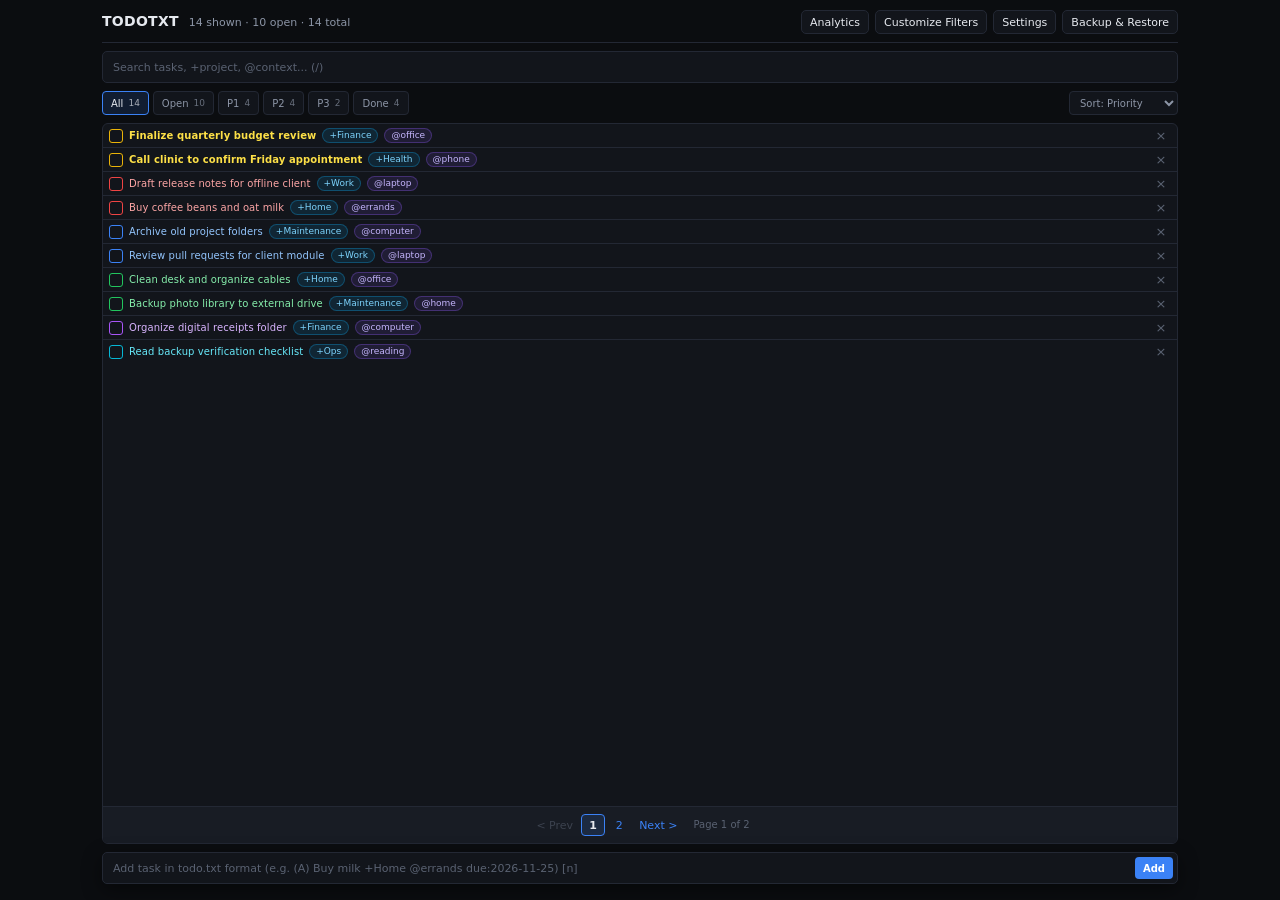
==== commit 0ce010d7: "refactor(ui): update task view and input layout Refactored task display to support clickable project" ====
--- a/TODOTXT.html
+++ b/TODOTXT.html
@@ -71,7 +71,7 @@
       min-height: 100%;
       display: flex;
       flex-direction: column;
-      padding: 10px 12px 24px;
+      padding: 10px 12px 16px;
       gap: 8px;
     }
 
@@ -177,19 +177,7 @@
       padding: 0;
     }
 
-    /* Controls Bar: Add + Search */
-    .controls-grid {
-      display: grid;
-      grid-template-columns: 1fr 240px;
-      gap: 6px;
-    }
-
-    @media (max-width: 680px) {
-      .controls-grid {
-        grid-template-columns: 1fr;
-      }
-    }
-
+    /* Search & Bottom Add Bar */
     .input-wrap {
       position: relative;
       display: flex;
@@ -426,16 +414,24 @@
       font-weight: 700;
     }
 
-    .task-content {
+    .task-main {
       flex: 1;
       min-width: 0;
+      display: flex;
+      flex-wrap: wrap;
+      align-items: center;
+      gap: 3px 6px;
+      padding: 2px 0;
+      cursor: text;
+    }
+
+    .task-content {
       font-size: 10px;
       line-height: 1.35;
       letter-spacing: 0.01em;
       color: var(--text-primary);
       cursor: text;
       word-break: break-word;
-      padding: 2px 0;
       text-align: left;
     }
 
@@ -446,6 +442,98 @@
     .task-row.completed .task-content {
       color: var(--text-muted) !important;
       text-decoration: line-through;
+    }
+
+    .tag-pill {
+      display: inline-flex;
+      align-items: center;
+      font-size: 9px;
+      line-height: 1;
+      font-weight: 500;
+      padding: 2px 6px;
+      border-radius: 9999px;
+      border: 1px solid transparent;
+      white-space: nowrap;
+      cursor: pointer;
+      transition: background-color 0.12s ease, border-color 0.12s ease, color 0.12s ease, opacity 0.12s ease;
+    }
+
+    .tag-pill.tag-project {
+      background-color: rgba(14, 165, 233, 0.12);
+      border-color: rgba(14, 165, 233, 0.32);
+      color: #7dd3fc;
+    }
+
+    .tag-pill.tag-project:hover {
+      background-color: rgba(14, 165, 233, 0.25);
+      border-color: rgba(56, 189, 248, 0.6);
+    }
+
+    .tag-pill.tag-project.active {
+      background-color: rgba(14, 165, 233, 0.32);
+      border-color: #38bdf8;
+      color: #e0f2fe;
+      font-weight: 600;
+    }
+
+    .tag-pill.tag-context {
+      background-color: rgba(139, 92, 246, 0.12);
+      border-color: rgba(139, 92, 246, 0.32);
+      color: #c4b5fd;
+    }
+
+    .tag-pill.tag-context:hover {
+      background-color: rgba(139, 92, 246, 0.25);
+      border-color: rgba(167, 139, 250, 0.6);
+    }
+
+    .tag-pill.tag-context.active {
+      background-color: rgba(139, 92, 246, 0.32);
+      border-color: #a78bfa;
+      color: #ede9fe;
+      font-weight: 600;
+    }
+
+    .task-row.completed .tag-pill:not(.active) {
+      opacity: 0.6;
+    }
+
+    .task-row.completed .tag-pill:hover {
+      opacity: 1;
+    }
+
+    .active-tag-chip {
+      display: inline-flex;
+      align-items: center;
+      gap: 4px;
+      height: 24px;
+      padding: 0 8px;
+      border-radius: 9999px;
+      font-size: 10px;
+      font-weight: 600;
+      border: 1px solid transparent;
+      white-space: nowrap;
+      transition: background-color 0.12s ease;
+    }
+
+    .active-tag-chip.project {
+      background-color: rgba(14, 165, 233, 0.2);
+      border-color: rgba(56, 189, 248, 0.6);
+      color: #bae6fd;
+    }
+
+    .active-tag-chip.project:hover {
+      background-color: rgba(14, 165, 233, 0.3);
+    }
+
+    .active-tag-chip.context {
+      background-color: rgba(139, 92, 246, 0.2);
+      border-color: rgba(167, 139, 250, 0.6);
+      color: #ddd6fe;
+    }
+
+    .active-tag-chip.context:hover {
+      background-color: rgba(139, 92, 246, 0.3);
     }
 
     .task-edit-wrap {
@@ -636,6 +724,14 @@
       white-space: nowrap;
     }
 
+    /* Bottom Add Bar */
+    .bottom-add-bar {
+      position: sticky;
+      bottom: 8px;
+      z-index: 10;
+      box-shadow: 0 6px 20px rgba(0, 0, 0, 0.45);
+    }
+
     /* Modals */
     .modal-backdrop {
       position: fixed;
@@ -654,7 +750,7 @@
 
     .modal {
       width: 100%;
-      max-width: 540px;
+      max-width: 560px;
       max-height: 88vh;
       overflow-y: auto;
       background-color: var(--bg-surface);
@@ -664,6 +760,10 @@
       display: flex;
       flex-direction: column;
       gap: 14px;
+    }
+
+    .modal-wide {
+      max-width: 760px;
     }
 
     .modal-header {
@@ -924,7 +1024,7 @@
 
     .backup-actions-grid {
       display: grid;
-      grid-template-columns: repeat(3, 1fr);
+      grid-template-columns: repeat(2, 1fr);
       gap: 6px;
     }
 
@@ -934,6 +1034,86 @@
       }
     }
 
+    .backup-summary-bar {
+      padding: 6px 9px;
+      background-color: var(--bg-canvas);
+      border: 1px solid var(--border-subtle);
+      border-radius: 5px;
+      font-size: 10px;
+      color: var(--text-secondary);
+      font-variant-numeric: tabular-nums;
+    }
+
+    /* Analytics Charts */
+    .stats-strip {
+      display: grid;
+      grid-template-columns: repeat(4, 1fr);
+      gap: 6px;
+    }
+
+    @media (max-width: 520px) {
+      .stats-strip {
+        grid-template-columns: repeat(2, 1fr);
+      }
+    }
+
+    .stat-box {
+      padding: 8px 10px;
+      background-color: var(--bg-canvas);
+      border: 1px solid var(--border-subtle);
+      border-radius: 5px;
+    }
+
+    .stat-label {
+      font-size: 10px;
+      color: var(--text-muted);
+    }
+
+    .stat-value {
+      font-size: 15px;
+      font-weight: 700;
+      font-variant-numeric: tabular-nums;
+      color: var(--text-primary);
+      margin-top: 2px;
+    }
+
+    .chart-card {
+      padding: 10px 12px;
+      background-color: var(--bg-canvas);
+      border: 1px solid var(--border-subtle);
+      border-radius: 6px;
+      display: flex;
+      flex-direction: column;
+      gap: 8px;
+    }
+
+    .chart-title {
+      font-size: 11px;
+      font-weight: 600;
+      color: var(--text-primary);
+      display: flex;
+      align-items: center;
+      justify-content: space-between;
+      gap: 8px;
+    }
+
+    .chart-legend {
+      display: flex;
+      align-items: center;
+      gap: 10px;
+      font-size: 10px;
+      color: var(--text-secondary);
+      font-weight: 400;
+    }
+
+    .legend-dot {
+      display: inline-block;
+      width: 8px;
+      height: 8px;
+      border-radius: 2px;
+      margin-right: 4px;
+    }
+
     .divider {
       height: 1px;
       background-color: var(--border-subtle);
@@ -942,7 +1122,7 @@
     /* Toast Notification */
     .toast {
       position: fixed;
-      bottom: 14px;
+      bottom: 48px;
       right: 14px;
       background-color: var(--bg-elevated);
       border: 1px solid var(--border-strong);
@@ -985,43 +1165,31 @@
         <span class="task-summary" id="taskSummary">0 tasks</span>
       </div>
       <div class="topbar-actions">
+        <button type="button" class="btn btn-sm" id="openAnalyticsBtn" title="View task completion trends and project distribution">Analytics</button>
         <button type="button" class="btn btn-sm" id="openFiltersBtn" title="Customize filter buttons">Customize Filters</button>
         <button type="button" class="btn btn-sm" id="openSettingsBtn" title="Theme, pagination, and priority color settings">Settings</button>
         <button type="button" class="btn btn-sm" id="openBackupBtn" title="Export or restore local backup">Backup &amp; Restore</button>
       </div>
     </header>
 
-    <!-- Add & Search Inputs -->
-    <div class="controls-grid">
-      <form class="input-wrap" id="addForm">
-        <input
-          type="text"
-          id="addInput"
-          class="text-input"
-          placeholder="Add task in todo.txt format (e.g. (A) Buy milk +Home @errands due:2026-11-25)"
-          autocomplete="off"
-          aria-label="New task in todo.txt format"
-        />
-        <button type="submit" class="input-action-btn">Add</button>
-      </form>
-
-      <div class="input-wrap">
-        <input
-          type="text"
-          id="searchInput"
-          class="text-input"
-          placeholder="Search tasks, +project, @context... (/)"
-          autocomplete="off"
-          aria-label="Search tasks"
-        />
-        <button type="button" id="clearSearchBtn" class="clear-search-btn" aria-label="Clear search">&times;</button>
-      </div>
+    <!-- Search Input (Top) -->
+    <div class="input-wrap">
+      <input
+        type="text"
+        id="searchInput"
+        class="text-input"
+        placeholder="Search tasks, +project, @context... (/)"
+        autocomplete="off"
+        aria-label="Search tasks"
+      />
+      <button type="button" id="clearSearchBtn" class="clear-search-btn" aria-label="Clear search">&times;</button>
     </div>
 
     <!-- Filter Buttons & Sort -->
     <div class="filter-toolbar">
       <div class="filter-buttons-scroll" id="filterButtonsContainer" role="tablist" aria-label="Task filters"></div>
       <div class="filter-tools">
+        <button type="button" id="activeTagChip" class="active-tag-chip" style="display:none;"></button>
         <select id="sortSelect" class="select-compact" aria-label="Sort tasks">
           <option value="priority">Sort: Priority</option>
           <option value="added">Sort: Order</option>
@@ -1042,6 +1210,53 @@
       </div>
       <nav class="pagination-bar" id="paginationBar" aria-label="Task pages" style="display: none;"></nav>
     </main>
+
+    <!-- Add Task Input (Bottom Only) -->
+    <form class="input-wrap bottom-add-bar" id="addForm">
+      <input
+        type="text"
+        id="addInput"
+        class="text-input"
+        placeholder="Add task in todo.txt format (e.g. (A) Buy milk +Home @errands due:2026-11-25) [n]"
+        autocomplete="off"
+        aria-label="New task in todo.txt format"
+      />
+      <button type="submit" class="input-action-btn">Add</button>
+    </form>
+  </div>
+
+  <!-- Analytics Modal -->
+  <div class="modal-backdrop" id="analyticsModal" role="dialog" aria-modal="true" aria-labelledby="analyticsModalTitle">
+    <div class="modal modal-wide">
+      <div class="modal-header">
+        <h2 class="modal-title" id="analyticsModalTitle">Task Analytics</h2>
+        <button type="button" class="btn btn-sm btn-icon" id="closeAnalyticsBtn" aria-label="Close">&times;</button>
+      </div>
+
+      <div class="stats-strip" id="analyticsSummaryStrip"></div>
+
+      <div class="chart-card">
+        <div class="chart-title">
+          <span>Completion Trends Over Time</span>
+          <span class="chart-legend">
+            <span><span class="legend-dot" style="background: var(--success);"></span>Completed</span>
+            <span><span class="legend-dot" style="background: var(--accent);"></span>Created</span>
+          </span>
+        </div>
+        <div id="trendChartContainer"></div>
+      </div>
+
+      <div class="chart-card">
+        <div class="chart-title">
+          <span>Project Distribution</span>
+          <span class="chart-legend">
+            <span><span class="legend-dot" style="background: var(--accent);"></span>Open</span>
+            <span><span class="legend-dot" style="background: var(--success);"></span>Done</span>
+          </span>
+        </div>
+        <div id="projectChartContainer"></div>
+      </div>
+    </div>
   </div>
 
   <!-- Settings Modal -->
@@ -1052,7 +1267,6 @@
         <button type="button" class="btn btn-sm btn-icon" id="closeSettingsBtn" aria-label="Close">&times;</button>
       </div>
 
-      <!-- Theme Section -->
       <div class="modal-section">
         <div class="modal-label">Theme</div>
         <div class="theme-grid" id="themeGrid"></div>
@@ -1060,7 +1274,6 @@
 
       <div class="divider"></div>
 
-      <!-- Pagination Section -->
       <div class="modal-section">
         <div class="modal-label">Pagination</div>
         <div class="setting-row">
@@ -1081,7 +1294,6 @@
 
       <div class="divider"></div>
 
-      <!-- Checkbox Priority Colors -->
       <div class="modal-section">
         <div style="display:flex; align-items:center; justify-content:space-between;">
           <span class="modal-label">Checkbox Priority Colors (A–F)</span>
@@ -1101,7 +1313,6 @@
 
       <div class="divider"></div>
 
-      <!-- Priority Font Colors (A-F) -->
       <div class="modal-section">
         <div style="display:flex; align-items:center; justify-content:space-between;">
           <span class="modal-label">Priority Font Colors (A–F)</span>
@@ -1183,14 +1394,16 @@
       </div>
 
       <div class="modal-section">
+        <div class="backup-summary-bar" id="backupSummaryBar"></div>
         <div class="modal-label">Export Data</div>
         <div class="backup-actions-grid">
+          <button type="button" class="btn btn-sm btn-primary" id="exportJsonBtn">Export Full Backup (.json)</button>
+          <button type="button" class="btn btn-sm" id="exportSettingsJsonBtn">Export Settings &amp; Views (.json)</button>
           <button type="button" class="btn btn-sm" id="exportTxtBtn">Export todo.txt</button>
-          <button type="button" class="btn btn-sm" id="exportJsonBtn">Export Full JSON</button>
           <button type="button" class="btn btn-sm" id="copyRawBtn">Copy todo.txt</button>
         </div>
         <p class="modal-help">
-          <code>todo.txt</code> exports standard plain-text lines compatible with any todo.txt app. Full JSON includes tasks, custom filter buttons, and settings.
+          <strong>Full Backup (.json)</strong> saves all tasks, custom filter views, theme, pagination, and priority colors. <strong>Settings &amp; Views (.json)</strong> saves only your custom views and settings.
         </p>
       </div>
 
@@ -1198,18 +1411,22 @@
 
       <div class="modal-section">
         <div class="modal-label">Restore / Import</div>
-        <div style="display:flex; gap:6px; flex-wrap:wrap;">
+        <div style="display:flex; gap:6px; flex-wrap:wrap; align-items:center;">
           <button type="button" class="btn btn-sm" id="pickFileBtn">Import .txt or .json File</button>
           <input type="file" id="importFileInput" class="hidden-file-input" accept=".txt,.json,text/plain,application/json" />
           <select id="importModeSelect" class="select-compact" aria-label="Import mode">
-            <option value="merge">Mode: Merge unique</option>
-            <option value="replace">Mode: Replace all</option>
+            <option value="merge">Tasks: Merge unique</option>
+            <option value="replace">Tasks: Replace all</option>
           </select>
         </div>
-        <textarea id="pasteImportTextarea" class="field-textarea" placeholder="Or paste raw todo.txt lines here (one task per line)..."></textarea>
+        <label style="display:flex; align-items:center; gap:6px; font-size:10px; color:var(--text-secondary); cursor:pointer;">
+          <input type="checkbox" id="restoreSettingsOnImport" checked style="width:14px; height:14px; accent-color:var(--accent);" />
+          <span>Restore settings &amp; custom filter views when importing a .json backup</span>
+        </label>
+        <textarea id="pasteImportTextarea" class="field-textarea" placeholder="Or paste raw todo.txt lines or JSON backup here..."></textarea>
         <div style="display:flex; justify-content:space-between; align-items:center; gap:8px;">
           <button type="button" class="btn btn-sm btn-danger" id="clearCompletedBtn">Purge Completed</button>
-          <button type="button" class="btn btn-sm btn-primary" id="applyPasteImportBtn">Import Pasted Lines</button>
+          <button type="button" class="btn btn-sm btn-primary" id="applyPasteImportBtn">Import Pasted Data</button>
         </div>
       </div>
     </div>
@@ -1371,8 +1588,10 @@
         '(D) 2026-11-18 Backup photo library to external drive +Maintenance @home',
         '(E) 2026-11-18 Organize digital receipts folder +Finance @computer',
         '(F) 2026-11-17 Read backup verification checklist +Ops @reading',
-        '2026-11-17 Water indoor plants +Home @errands',
-        'x 2026-11-22 2026-11-15 Sync local storage export test +Work @laptop'
+        'x 2026-11-24 2026-11-21 Ship offline backup validator +Work @laptop',
+        'x 2026-11-23 2026-11-19 Pay monthly utility bills +Finance @computer',
+        'x 2026-11-22 2026-11-15 Sync local storage export test +Work @laptop',
+        'x 2026-11-20 2026-11-17 Clean inbox and archive receipts +Home @computer'
       ];
 
       var state = {
@@ -1380,6 +1599,7 @@
         filters: [],
         activeFilterId: 'f_all',
         searchQuery: '',
+        selectedTag: null,
         sortBy: 'priority',
         pageSize: 10,
         currentPage: 1,
@@ -1465,9 +1685,15 @@
         for (var i = 0; i < tokens.length; i++) {
           var tok = tokens[i];
           if (/^\+\S+/.test(tok)) {
-            projects.push(tok.slice(1));
+            var pVal = tok.slice(1);
+            if (!projects.some(function (ex) { return ex.toLowerCase() === pVal.toLowerCase(); })) {
+              projects.push(pVal);
+            }
           } else if (/^@\S+/.test(tok)) {
-            contexts.push(tok.slice(1));
+            var cVal = tok.slice(1);
+            if (!contexts.some(function (ex) { return ex.toLowerCase() === cVal.toLowerCase(); })) {
+              contexts.push(cVal);
+            }
           } else if (/^[a-zA-Z][a-zA-Z0-9_-]*:[^\s]+$/.test(tok) && !/^https?:\/\//i.test(tok)) {
             var colonIdx = tok.indexOf(':');
             var k = tok.slice(0, colonIdx).toLowerCase();
@@ -1478,8 +1704,10 @@
           }
         }
 
-        var content = contentParts.join(' ').trim();
-        if (!content) {
+        var content = '';
+        if (contentParts.length > 0) {
+          content = contentParts.join(' ').trim();
+        } else if (projects.length === 0 && contexts.length === 0) {
           content = remaining || text;
         }
 
@@ -1620,21 +1848,46 @@
         return migrated;
       }
 
+      function buildSettingsSnapshot() {
+        return {
+          activeFilterId: state.activeFilterId,
+          sortBy: state.sortBy,
+          pageSize: state.pageSize,
+          theme: state.theme,
+          boldPriorityA: state.boldPriorityA,
+          colorizeCheckboxes: state.colorizeCheckboxes,
+          priorityColors: state.priorityColors,
+          colorizeText: state.colorizeText,
+          priorityTextColors: state.priorityTextColors
+        };
+      }
+
+      function applyImportedConfig(obj) {
+        if (Array.isArray(obj.filters) && obj.filters.length > 0) {
+          state.filters = migrateFiltersIfNeeded(obj.filters);
+        }
+        var s = obj.settings || obj;
+        if (s.activeFilterId) state.activeFilterId = s.activeFilterId;
+        if (s.sortBy) state.sortBy = s.sortBy;
+        if (typeof s.pageSize === 'number' && s.pageSize >= 1) {
+          state.pageSize = Math.min(500, Math.floor(s.pageSize));
+        }
+        if (s.theme && THEMES[s.theme]) {
+          state.theme = s.theme;
+          applyTheme(s.theme);
+        }
+        if (typeof s.boldPriorityA === 'boolean') state.boldPriorityA = s.boldPriorityA;
+        if (typeof s.colorizeCheckboxes === 'boolean') state.colorizeCheckboxes = s.colorizeCheckboxes;
+        if (s.priorityColors) state.priorityColors = Object.assign({}, DEFAULT_PRIORITY_COLORS, s.priorityColors);
+        if (typeof s.colorizeText === 'boolean') state.colorizeText = s.colorizeText;
+        if (s.priorityTextColors) state.priorityTextColors = Object.assign({}, DEFAULT_TEXT_COLORS, s.priorityTextColors);
+      }
+
       function saveState() {
         try {
           localStorage.setItem(STORAGE_KEYS.TASKS, JSON.stringify(state.tasks));
           localStorage.setItem(STORAGE_KEYS.FILTERS, JSON.stringify(state.filters));
-          localStorage.setItem(STORAGE_KEYS.SETTINGS, JSON.stringify({
-            activeFilterId: state.activeFilterId,
-            sortBy: state.sortBy,
-            pageSize: state.pageSize,
-            theme: state.theme,
-            boldPriorityA: state.boldPriorityA,
-            colorizeCheckboxes: state.colorizeCheckboxes,
-            priorityColors: state.priorityColors,
-            colorizeText: state.colorizeText,
-            priorityTextColors: state.priorityTextColors
-          }));
+          localStorage.setItem(STORAGE_KEYS.SETTINGS, JSON.stringify(buildSettingsSnapshot()));
           localStorage.setItem(STORAGE_KEYS.INIT, '1');
         } catch (err) {
           showToast('Storage warning: could not persist locally.');
@@ -1665,22 +1918,7 @@
           }
 
           if (rawSettings) {
-            var s = JSON.parse(rawSettings);
-            if (s.activeFilterId) state.activeFilterId = s.activeFilterId;
-            if (s.sortBy) state.sortBy = s.sortBy;
-            if (typeof s.pageSize === 'number' && s.pageSize >= 1) {
-              state.pageSize = Math.min(500, Math.floor(s.pageSize));
-            }
-            if (s.theme && THEMES[s.theme]) state.theme = s.theme;
-            if (typeof s.boldPriorityA === 'boolean') state.boldPriorityA = s.boldPriorityA;
-            if (typeof s.colorizeCheckboxes === 'boolean') state.colorizeCheckboxes = s.colorizeCheckboxes;
-            if (s.priorityColors && typeof s.priorityColors === 'object') {
-              state.priorityColors = Object.assign({}, DEFAULT_PRIORITY_COLORS, s.priorityColors);
-            }
-            if (typeof s.colorizeText === 'boolean') state.colorizeText = s.colorizeText;
-            if (s.priorityTextColors && typeof s.priorityTextColors === 'object') {
-              state.priorityTextColors = Object.assign({}, DEFAULT_TEXT_COLORS, s.priorityTextColors);
-            }
+            applyImportedConfig({ settings: JSON.parse(rawSettings) });
           }
 
           if (rawFilters) {
@@ -1703,12 +1941,22 @@
         var activeFilter = state.filters.find(function (f) { return f.id === state.activeFilterId; });
         var filterQuery = activeFilter ? activeFilter.query : '';
         var search = state.searchQuery.trim().toLowerCase();
+        var tagLower = state.selectedTag ? state.selectedTag.toLowerCase() : null;
 
         var enriched = [];
         for (var i = 0; i < state.tasks.length; i++) {
           var task = state.tasks[i];
           var parsed = parseTodoLine(task.raw);
           if (!matchesQuery(parsed, filterQuery)) continue;
+          if (tagLower) {
+            if (tagLower.charAt(0) === '+') {
+              var targetProj = tagLower.slice(1);
+              if (!parsed.projects.some(function (p) { return p.toLowerCase() === targetProj; })) continue;
+            } else if (tagLower.charAt(0) === '@') {
+              var targetCtx = tagLower.slice(1);
+              if (!parsed.contexts.some(function (c) { return c.toLowerCase() === targetCtx; })) continue;
+            }
+          }
           if (search && parsed.raw.toLowerCase().indexOf(search) === -1) continue;
           enriched.push({ task: task, parsed: parsed, index: i });
         }
@@ -1724,7 +1972,9 @@
             return a.index - b.index;
           }
           if (state.sortBy === 'alpha') {
-            return a.parsed.content.localeCompare(b.parsed.content);
+            var ta = a.parsed.content || a.parsed.raw;
+            var tb = b.parsed.content || b.parsed.raw;
+            return ta.localeCompare(tb);
           }
           if (state.sortBy === 'due') {
             if (a.parsed.completed !== b.parsed.completed) {
@@ -1910,7 +2160,7 @@
         if (items.length === 0) {
           emptyEl.style.display = 'block';
           document.getElementById('emptyMessage').textContent = total === 0
-            ? 'No tasks yet. Add one above in todo.txt format.'
+            ? 'No tasks yet. Add one below in todo.txt format.'
             : 'No tasks match this filter or search.';
           renderPagination(0, 1);
           return;
@@ -2098,21 +2348,65 @@
               editInput.setSelectionRange(editInput.value.length, editInput.value.length);
             }, 0);
           } else {
-            var contentBtn = document.createElement('button');
-            contentBtn.type = 'button';
-            var isBoldA = state.boldPriorityA && parsed.priority === 'A';
-            contentBtn.className = 'task-content' + (isBoldA ? ' priority-a' : '');
-            contentBtn.textContent = parsed.content;
-            contentBtn.title = 'Click to edit task';
-            var textColor = getTextColorForTask(parsed);
-            if (textColor) {
-              contentBtn.style.color = textColor;
-            }
-            contentBtn.addEventListener('click', function () {
+            var mainWrap = document.createElement('div');
+            mainWrap.className = 'task-main';
+            mainWrap.title = 'Click to edit task';
+            mainWrap.addEventListener('click', function () {
               state.editingTaskId = task.id;
               renderTasks();
             });
-            li.appendChild(contentBtn);
+
+            if (parsed.content) {
+              var contentBtn = document.createElement('button');
+              contentBtn.type = 'button';
+              var isBoldA = state.boldPriorityA && parsed.priority === 'A';
+              contentBtn.className = 'task-content' + (isBoldA ? ' priority-a' : '');
+              contentBtn.textContent = parsed.content;
+              var textColor = getTextColorForTask(parsed);
+              if (textColor) {
+                contentBtn.style.color = textColor;
+              }
+              contentBtn.addEventListener('click', function (e) {
+                e.stopPropagation();
+                state.editingTaskId = task.id;
+                renderTasks();
+              });
+              mainWrap.appendChild(contentBtn);
+            }
+
+            parsed.projects.forEach(function (proj) {
+              var tag = '+' + proj;
+              var isTagActive = Boolean(state.selectedTag && state.selectedTag.toLowerCase() === tag.toLowerCase());
+              var pill = document.createElement('button');
+              pill.type = 'button';
+              pill.className = 'tag-pill tag-project' + (isTagActive ? ' active' : '');
+              pill.textContent = tag;
+              pill.setAttribute('aria-pressed', isTagActive ? 'true' : 'false');
+              pill.title = isTagActive ? 'Clear ' + tag + ' filter' : 'Filter by ' + tag;
+              pill.addEventListener('click', function (e) {
+                e.stopPropagation();
+                handleTagClick(tag);
+              });
+              mainWrap.appendChild(pill);
+            });
+
+            parsed.contexts.forEach(function (ctx) {
+              var tag = '@' + ctx;
+              var isTagActive = Boolean(state.selectedTag && state.selectedTag.toLowerCase() === tag.toLowerCase());
+              var pill = document.createElement('button');
+              pill.type = 'button';
+              pill.className = 'tag-pill tag-context' + (isTagActive ? ' active' : '');
+              pill.textContent = tag;
+              pill.setAttribute('aria-pressed', isTagActive ? 'true' : 'false');
+              pill.title = isTagActive ? 'Clear ' + tag + ' filter' : 'Filter by ' + tag;
+              pill.addEventListener('click', function (e) {
+                e.stopPropagation();
+                handleTagClick(tag);
+              });
+              mainWrap.appendChild(pill);
+            });
+
+            li.appendChild(mainWrap);
           }
 
           var removeBtn = document.createElement('button');
@@ -2159,6 +2453,126 @@
           toast.classList.remove('visible');
           state.undoSnapshot = null;
         }, 4000);
+      }
+
+      function renderAnalyticsModal() {
+        var parsedList = state.tasks.map(function (t) { return parseTodoLine(t.raw); });
+        var total = parsedList.length;
+        var doneCount = parsedList.filter(function (p) { return p.completed; }).length;
+        var openCount = total - doneCount;
+        var rate = total > 0 ? Math.round((doneCount / total) * 100) : 0;
+
+        var strip = document.getElementById('analyticsSummaryStrip');
+        strip.innerHTML =
+          '<div class="stat-box"><div class="stat-label">Total Tasks</div><div class="stat-value">' + total + '</div></div>' +
+          '<div class="stat-box"><div class="stat-label">Open</div><div class="stat-value">' + openCount + '</div></div>' +
+          '<div class="stat-box"><div class="stat-label">Completed</div><div class="stat-value">' + doneCount + '</div></div>' +
+          '<div class="stat-box"><div class="stat-label">Completion Rate</div><div class="stat-value">' + rate + '%</div></div>';
+
+        // Completion Trends by Date
+        var dateMap = {};
+        parsedList.forEach(function (p) {
+          if (p.creationDate) {
+            if (!dateMap[p.creationDate]) dateMap[p.creationDate] = { created: 0, completed: 0 };
+            dateMap[p.creationDate].created++;
+          }
+          if (p.completed && p.completionDate) {
+            if (!dateMap[p.completionDate]) dateMap[p.completionDate] = { created: 0, completed: 0 };
+            dateMap[p.completionDate].completed++;
+          }
+        });
+
+        var dates = Object.keys(dateMap).sort();
+        var trendEl = document.getElementById('trendChartContainer');
+        if (dates.length === 0) {
+          trendEl.innerHTML = '<div class="modal-help">Add YYYY-MM-DD creation or completion dates to tasks to visualize trends over time.</div>';
+        } else {
+          var w = 680;
+          var h = 170;
+          var padL = 28;
+          var padR = 14;
+          var padT = 12;
+          var padB = 26;
+          var plotW = w - padL - padR;
+          var plotH = h - padT - padB;
+          var maxVal = 1;
+          dates.forEach(function (d) {
+            maxVal = Math.max(maxVal, dateMap[d].created, dateMap[d].completed);
+          });
+
+          var groupW = plotW / dates.length;
+          var barW = Math.max(4, Math.min(18, groupW * 0.34));
+          var svgParts = ['<svg viewBox="0 0 ' + w + ' ' + h + '" width="100%" height="170" style="display:block;">'];
+
+          for (var g = 0; g <= 2; g++) {
+            var gy = padT + (plotH * g) / 2;
+            var gLabel = Math.round(maxVal * (1 - g / 2));
+            svgParts.push('<line x1="' + padL + '" y1="' + gy + '" x2="' + (w - padR) + '" y2="' + gy + '" stroke="var(--border-subtle)" stroke-dasharray="3 3"/>');
+            svgParts.push('<text x="' + (padL - 5) + '" y="' + (gy + 3) + '" text-anchor="end" fill="var(--text-muted)" font-size="9" font-family="var(--font-mono)">' + gLabel + '</text>');
+          }
+
+          dates.forEach(function (d, idx) {
+            var cx = padL + idx * groupW + groupW / 2;
+            var createdH = (dateMap[d].created / maxVal) * plotH;
+            var completedH = (dateMap[d].completed / maxVal) * plotH;
+
+            svgParts.push('<rect x="' + (cx - barW - 1) + '" y="' + (padT + plotH - createdH) + '" width="' + barW + '" height="' + createdH + '" rx="2" fill="var(--accent)"><title>' + d + ' Created: ' + dateMap[d].created + '</title></rect>');
+            svgParts.push('<rect x="' + (cx + 1) + '" y="' + (padT + plotH - completedH) + '" width="' + barW + '" height="' + completedH + '" rx="2" fill="var(--success)"><title>' + d + ' Completed: ' + dateMap[d].completed + '</title></rect>');
+
+            if (dates.length <= 10 || idx % Math.ceil(dates.length / 8) === 0 || idx === dates.length - 1) {
+              svgParts.push('<text x="' + cx + '" y="' + (h - 6) + '" text-anchor="middle" fill="var(--text-muted)" font-size="9" font-family="var(--font-mono)">' + d.slice(5) + '</text>');
+            }
+          });
+
+          svgParts.push('</svg>');
+          trendEl.innerHTML = svgParts.join('');
+        }
+
+        // Project Distribution
+        var projMap = {};
+        parsedList.forEach(function (p) {
+          var keys = p.projects.length > 0 ? p.projects : ['No Project'];
+          keys.forEach(function (proj) {
+            if (!projMap[proj]) projMap[proj] = { open: 0, done: 0 };
+            if (p.completed) projMap[proj].done++;
+            else projMap[proj].open++;
+          });
+        });
+
+        var projList = Object.keys(projMap)
+          .map(function (name) {
+            return {
+              name: name,
+              open: projMap[name].open,
+              done: projMap[name].done,
+              total: projMap[name].open + projMap[name].done
+            };
+          })
+          .sort(function (a, b) { return b.total - a.total; })
+          .slice(0, 10);
+
+        var projEl = document.getElementById('projectChartContainer');
+        if (projList.length === 0) {
+          projEl.innerHTML = '<div class="modal-help">No tasks available to group by project.</div>';
+        } else {
+          var maxProj = Math.max.apply(null, projList.map(function (p) { return p.total; })) || 1;
+          var rowsHtml = projList.map(function (p) {
+            var openPct = (p.open / maxProj) * 100;
+            var donePct = (p.done / maxProj) * 100;
+            var label = p.name === 'No Project' ? '(No Project)' : '+' + p.name;
+            return (
+              '<div style="display:grid; grid-template-columns:110px 1fr 48px; align-items:center; gap:8px; margin-bottom:6px; font-size:10px;">' +
+                '<span style="color:var(--text-secondary); overflow:hidden; text-overflow:ellipsis; white-space:nowrap;">' + label + '</span>' +
+                '<div style="height:10px; background:var(--bg-surface); border-radius:3px; overflow:hidden; display:flex;">' +
+                  '<div style="width:' + openPct + '%; background:var(--accent);" title="Open: ' + p.open + '"></div>' +
+                  '<div style="width:' + donePct + '%; background:var(--success);" title="Done: ' + p.done + '"></div>' +
+                '</div>' +
+                '<span style="text-align:right; color:var(--text-muted); font-variant-numeric:tabular-nums;">' + p.open + '/' + p.total + '</span>' +
+              '</div>'
+            );
+          }).join('');
+          projEl.innerHTML = rowsHtml;
+        }
       }
 
       function renderThemeGrid() {
@@ -2403,8 +2817,83 @@
         showToast('Imported ' + clean.length + ' task(s).');
       }
 
+      function handleBackupPayloadImport(text, mode, restoreSettings) {
+        var trimmed = String(text || '').trim();
+        if (!trimmed) return false;
+
+        if (trimmed.charAt(0) === '{') {
+          try {
+            var obj = JSON.parse(trimmed);
+            var restoredSettings = false;
+            if (restoreSettings && (obj.filters || obj.settings || obj.theme || obj.pageSize || obj.priorityColors || obj.priorityTextColors)) {
+              applyImportedConfig(obj);
+              restoredSettings = true;
+            }
+            if (Array.isArray(obj.tasks) && obj.tasks.length > 0) {
+              var lines = obj.tasks.map(function (t) { return typeof t === 'string' ? t : t.raw; });
+              importLines(lines, mode);
+              if (restoredSettings) {
+                showToast('Restored tasks, custom views, and settings');
+              }
+              return true;
+            }
+            if (restoredSettings) {
+              saveState();
+              render();
+              showToast('Restored settings and custom filter views');
+              return true;
+            }
+          } catch (err) {
+            // fallback to plain todo.txt lines
+          }
+        }
+
+        importLines(trimmed.split(/\r?\n/), mode);
+        return true;
+      }
+
+      function updateBackupSummary() {
+        var bar = document.getElementById('backupSummaryBar');
+        if (!bar) return;
+        bar.textContent = 'Ready to back up: ' + state.tasks.length + ' tasks · ' + state.filters.length + ' filter views · theme (' + (THEMES[state.theme] ? THEMES[state.theme].label : state.theme) + '), pagination & colors';
+      }
+
+      function renderActiveTagChip() {
+        var chip = document.getElementById('activeTagChip');
+        if (!chip) return;
+        if (!state.selectedTag) {
+          chip.style.display = 'none';
+          chip.innerHTML = '';
+          return;
+        }
+        var isProj = state.selectedTag.charAt(0) === '+';
+        chip.className = 'active-tag-chip ' + (isProj ? 'project' : 'context');
+        chip.title = 'Clear ' + state.selectedTag + ' filter';
+        chip.innerHTML = '';
+        var lbl = document.createElement('span');
+        lbl.textContent = state.selectedTag;
+        var closeSpan = document.createElement('span');
+        closeSpan.innerHTML = '&times;';
+        chip.appendChild(lbl);
+        chip.appendChild(closeSpan);
+        chip.style.display = 'inline-flex';
+      }
+
+      function handleTagClick(tag) {
+        if (state.selectedTag && state.selectedTag.toLowerCase() === tag.toLowerCase()) {
+          state.selectedTag = null;
+        } else {
+          state.selectedTag = tag;
+        }
+        state.currentPage = 1;
+        state.editingTaskId = null;
+        renderActiveTagChip();
+        renderTasks();
+      }
+
       function render() {
         document.getElementById('sortSelect').value = state.sortBy;
+        renderActiveTagChip();
         renderFilterButtons();
         renderTasks();
       }
@@ -2441,6 +2930,13 @@
           searchInput.focus();
         });
 
+        document.getElementById('activeTagChip').addEventListener('click', function () {
+          state.selectedTag = null;
+          state.currentPage = 1;
+          renderActiveTagChip();
+          renderTasks();
+        });
+
         document.getElementById('sortSelect').addEventListener('change', function (e) {
           state.sortBy = e.target.value;
           state.currentPage = 1;
@@ -2450,6 +2946,7 @@
 
         document.getElementById('resetFilterBtn').addEventListener('click', function () {
           state.searchQuery = '';
+          state.selectedTag = null;
           state.currentPage = 1;
           searchInput.value = '';
           clearSearchBtn.classList.remove('visible');
@@ -2469,6 +2966,19 @@
             render();
             document.getElementById('toast').classList.remove('visible');
           }
+        });
+
+        // Analytics Modal
+        var analyticsModal = document.getElementById('analyticsModal');
+        document.getElementById('openAnalyticsBtn').addEventListener('click', function () {
+          renderAnalyticsModal();
+          analyticsModal.classList.add('open');
+        });
+        document.getElementById('closeAnalyticsBtn').addEventListener('click', function () {
+          analyticsModal.classList.remove('open');
+        });
+        analyticsModal.addEventListener('click', function (e) {
+          if (e.target === analyticsModal) analyticsModal.classList.remove('open');
         });
 
         // Settings Modal
@@ -2599,6 +3109,7 @@
         // Backup Modal
         var backupModal = document.getElementById('backupModal');
         document.getElementById('openBackupBtn').addEventListener('click', function () {
+          updateBackupSummary();
           backupModal.classList.add('open');
         });
         document.getElementById('closeBackupBtn').addEventListener('click', function () {
@@ -2616,21 +3127,26 @@
 
         document.getElementById('exportJsonBtn').addEventListener('click', function () {
           var payload = JSON.stringify({
-            version: 1,
+            version: 2,
             exportedAt: new Date().toISOString(),
             tasks: state.tasks,
             filters: state.filters,
-            sortBy: state.sortBy,
-            pageSize: state.pageSize,
-            theme: state.theme,
-            boldPriorityA: state.boldPriorityA,
-            colorizeCheckboxes: state.colorizeCheckboxes,
-            priorityColors: state.priorityColors,
-            colorizeText: state.colorizeText,
-            priorityTextColors: state.priorityTextColors
+            settings: buildSettingsSnapshot()
           }, null, 2);
-          downloadFile('todotxt_backup_' + todayISO() + '.json', payload, 'application/json;charset=utf-8');
-          showToast('Exported full JSON backup');
+          downloadFile('todotxt_full_backup_' + todayISO() + '.json', payload, 'application/json;charset=utf-8');
+          showToast('Exported full backup (tasks, views & settings)');
+        });
+
+        document.getElementById('exportSettingsJsonBtn').addEventListener('click', function () {
+          var payload = JSON.stringify({
+            version: 2,
+            type: 'settings_and_views',
+            exportedAt: new Date().toISOString(),
+            filters: state.filters,
+            settings: buildSettingsSnapshot()
+          }, null, 2);
+          downloadFile('todotxt_settings_views_' + todayISO() + '.json', payload, 'application/json;charset=utf-8');
+          showToast('Exported settings & custom views');
         });
 
         document.getElementById('copyRawBtn').addEventListener('click', function () {
@@ -2656,35 +3172,8 @@
           reader.onload = function (ev) {
             var text = String(ev.target.result || '');
             var mode = document.getElementById('importModeSelect').value;
-
-            if (file.name.toLowerCase().endsWith('.json') || text.trim().startsWith('{')) {
-              try {
-                var obj = JSON.parse(text);
-                if (Array.isArray(obj.tasks)) {
-                  var lines = obj.tasks.map(function (t) { return typeof t === 'string' ? t : t.raw; });
-                  if (mode === 'replace') {
-                    if (Array.isArray(obj.filters) && obj.filters.length > 0) state.filters = migrateFiltersIfNeeded(obj.filters);
-                    if (typeof obj.pageSize === 'number' && obj.pageSize >= 1) state.pageSize = obj.pageSize;
-                    if (obj.theme && THEMES[obj.theme]) {
-                      state.theme = obj.theme;
-                      applyTheme(obj.theme);
-                    }
-                    if (typeof obj.boldPriorityA === 'boolean') state.boldPriorityA = obj.boldPriorityA;
-                    if (typeof obj.colorizeCheckboxes === 'boolean') state.colorizeCheckboxes = obj.colorizeCheckboxes;
-                    if (obj.priorityColors) state.priorityColors = Object.assign({}, DEFAULT_PRIORITY_COLORS, obj.priorityColors);
-                    if (typeof obj.colorizeText === 'boolean') state.colorizeText = obj.colorizeText;
-                    if (obj.priorityTextColors) state.priorityTextColors = Object.assign({}, DEFAULT_TEXT_COLORS, obj.priorityTextColors);
-                  }
-                  importLines(lines, mode);
-                  backupModal.classList.remove('open');
-                  return;
-                }
-              } catch (err) {
-                // fallback to line import
-              }
-            }
-
-            importLines(text.split(/\r?\n/), mode);
+            var restoreSettings = document.getElementById('restoreSettingsOnImport').checked;
+            handleBackupPayloadImport(text, mode, restoreSettings);
             backupModal.classList.remove('open');
           };
           reader.readAsText(file);
@@ -2696,7 +3185,8 @@
           var text = textarea.value.trim();
           if (!text) return;
           var mode = document.getElementById('importModeSelect').value;
-          importLines(text.split(/\r?\n/), mode);
+          var restoreSettings = document.getElementById('restoreSettingsOnImport').checked;
+          handleBackupPayloadImport(text, mode, restoreSettings);
           textarea.value = '';
           backupModal.classList.remove('open');
         });
@@ -2722,11 +3212,23 @@
           var isTyping = tag === 'INPUT' || tag === 'TEXTAREA' || tag === 'SELECT';
 
           if (e.key === 'Escape') {
+            var hadOverlayOrEdit =
+              analyticsModal.classList.contains('open') ||
+              filtersModal.classList.contains('open') ||
+              settingsModal.classList.contains('open') ||
+              backupModal.classList.contains('open') ||
+              Boolean(state.editingTaskId);
+            analyticsModal.classList.remove('open');
             filtersModal.classList.remove('open');
             settingsModal.classList.remove('open');
             backupModal.classList.remove('open');
             if (state.editingTaskId) {
               state.editingTaskId = null;
+              renderTasks();
+            } else if (!hadOverlayOrEdit && state.selectedTag) {
+              state.selectedTag = null;
+              state.currentPage = 1;
+              renderActiveTagChip();
               renderTasks();
             }
             return;
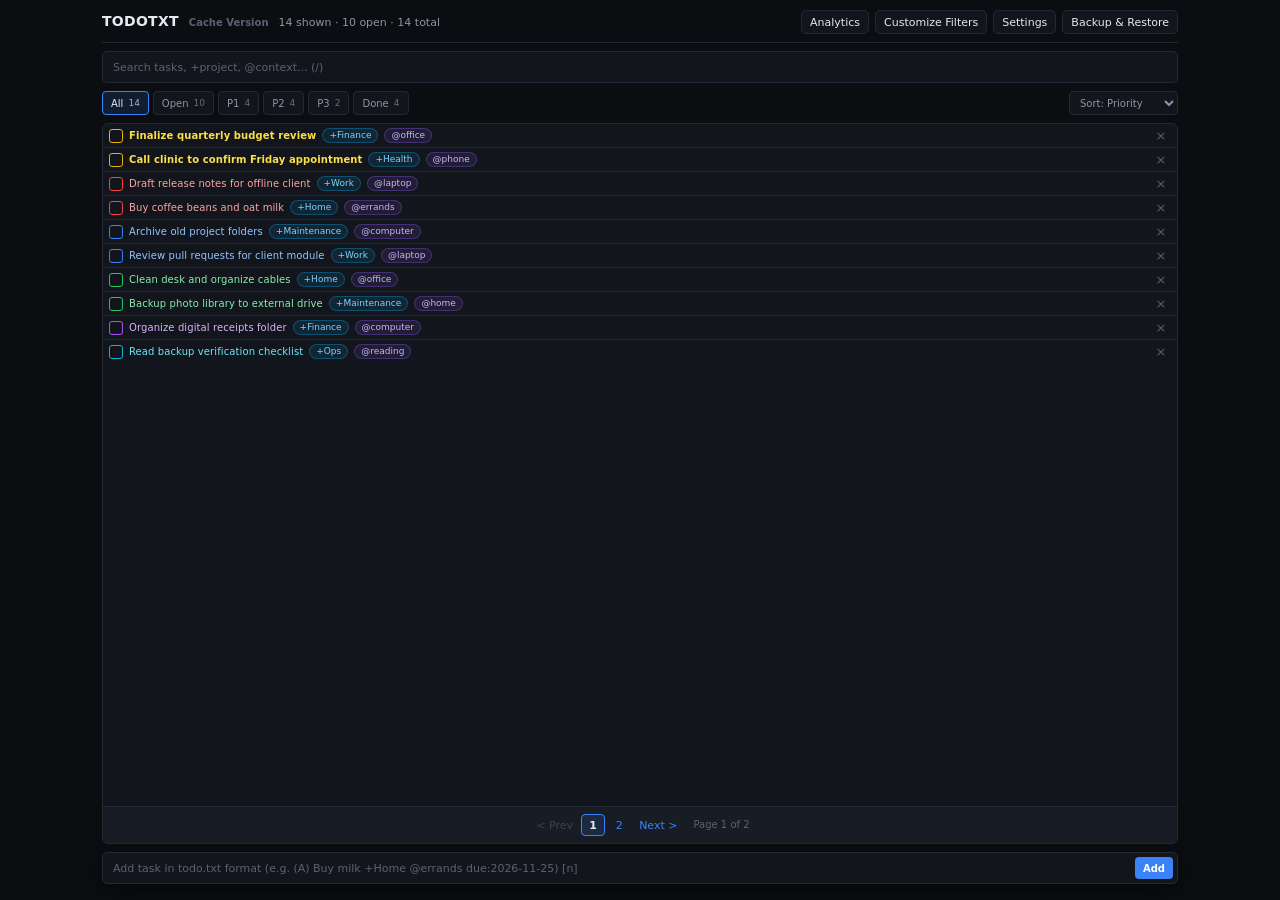
==== commit 2c29641f: "feat: distinguish cache and local file versions Add "Cache Version" label to UI and clarify the two " ====
--- a/TODOTXT.html
+++ b/TODOTXT.html
@@ -3,7 +3,7 @@
 <head>
   <meta charset="UTF-8" />
   <meta name="viewport" content="width=device-width, initial-scale=1.0, maximum-scale=5.0" />
-  <title>TODOTXT — Compact Offline Task Manager</title>
+  <title>TODOTXT (Cache Version) — Compact Offline Task Manager</title>
   <style>
     :root {
       --bg-canvas: #0b0d10;
@@ -101,6 +101,13 @@
       white-space: nowrap;
     }
 
+    .version-label {
+      font-size: 10px;
+      font-weight: 600;
+      color: var(--text-muted);
+      white-space: nowrap;
+    }
+
     .task-summary {
       font-size: 11px;
       color: var(--text-secondary);
@@ -1162,6 +1169,7 @@
     <header class="topbar">
       <div class="brand-group">
         <h1 class="brand-title">TODOTXT</h1>
+        <span class="version-label">Cache Version</span>
         <span class="task-summary" id="taskSummary">0 tasks</span>
       </div>
       <div class="topbar-actions">
